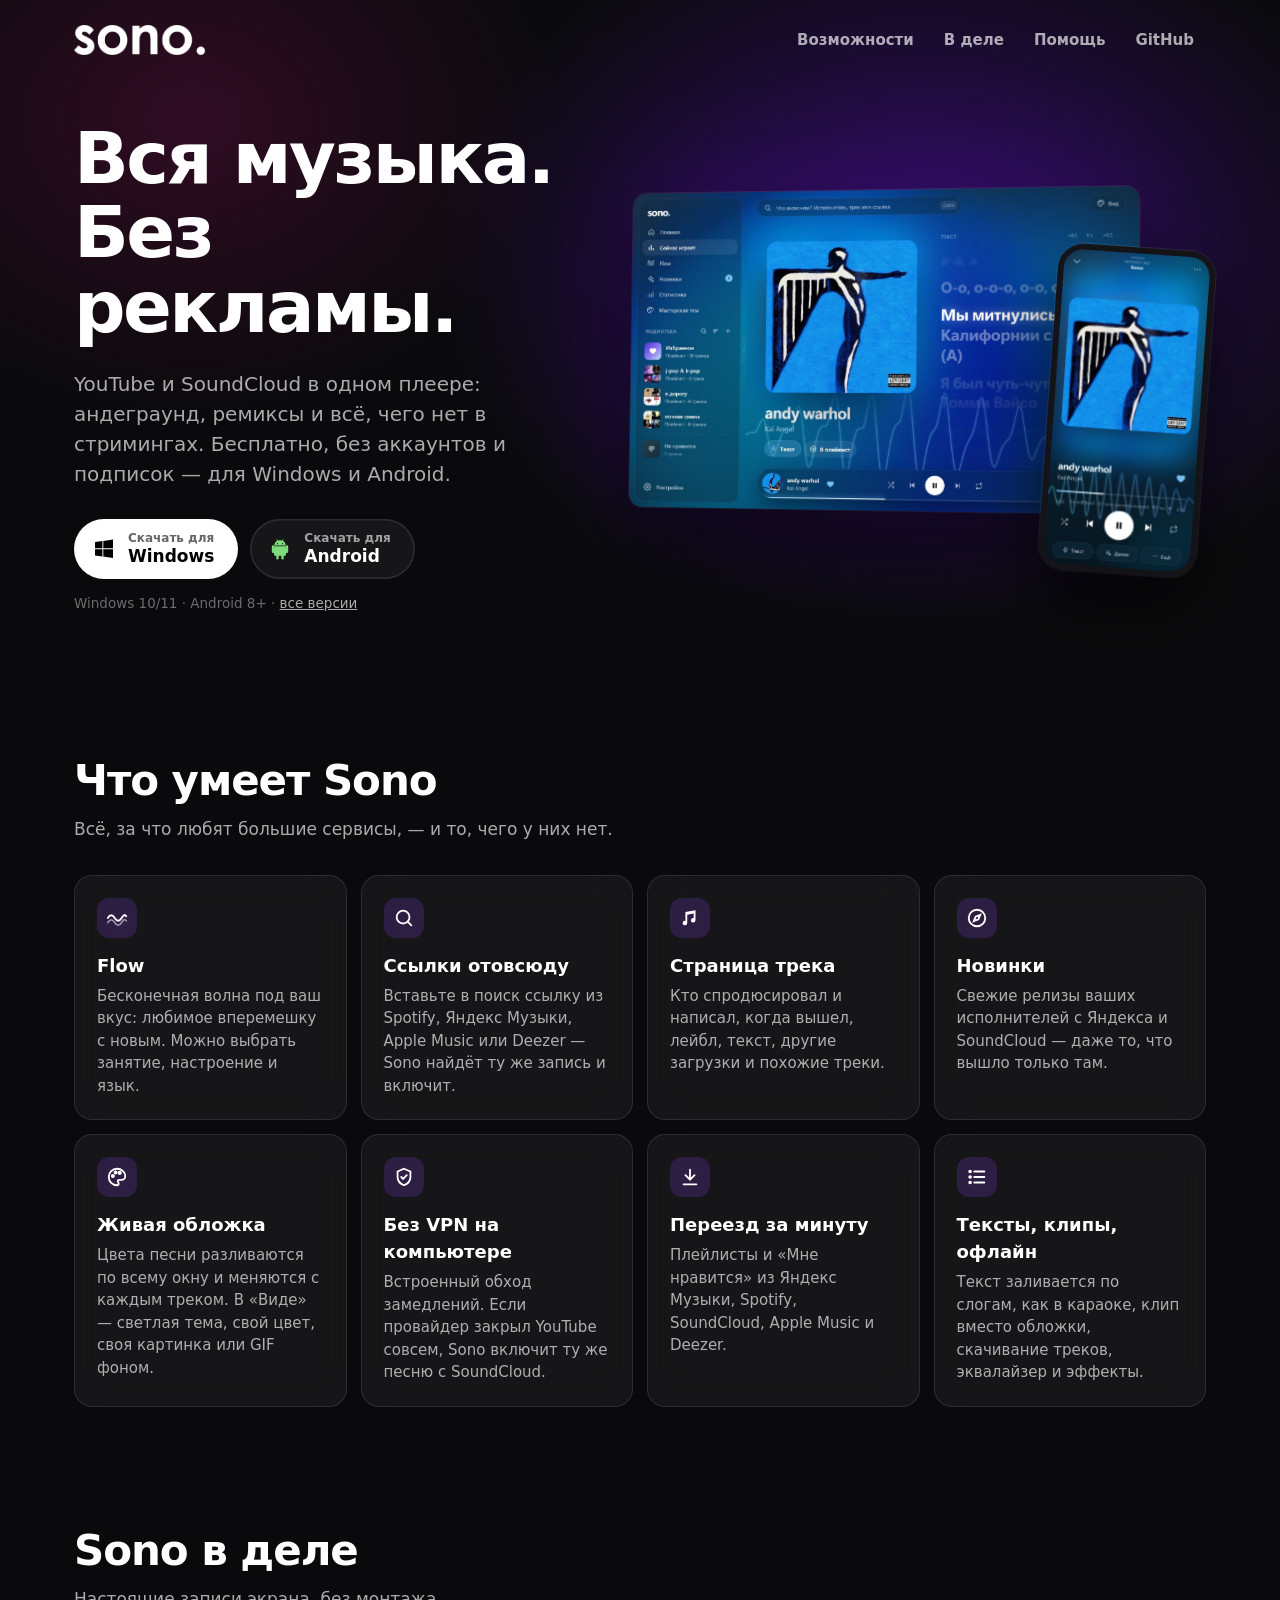
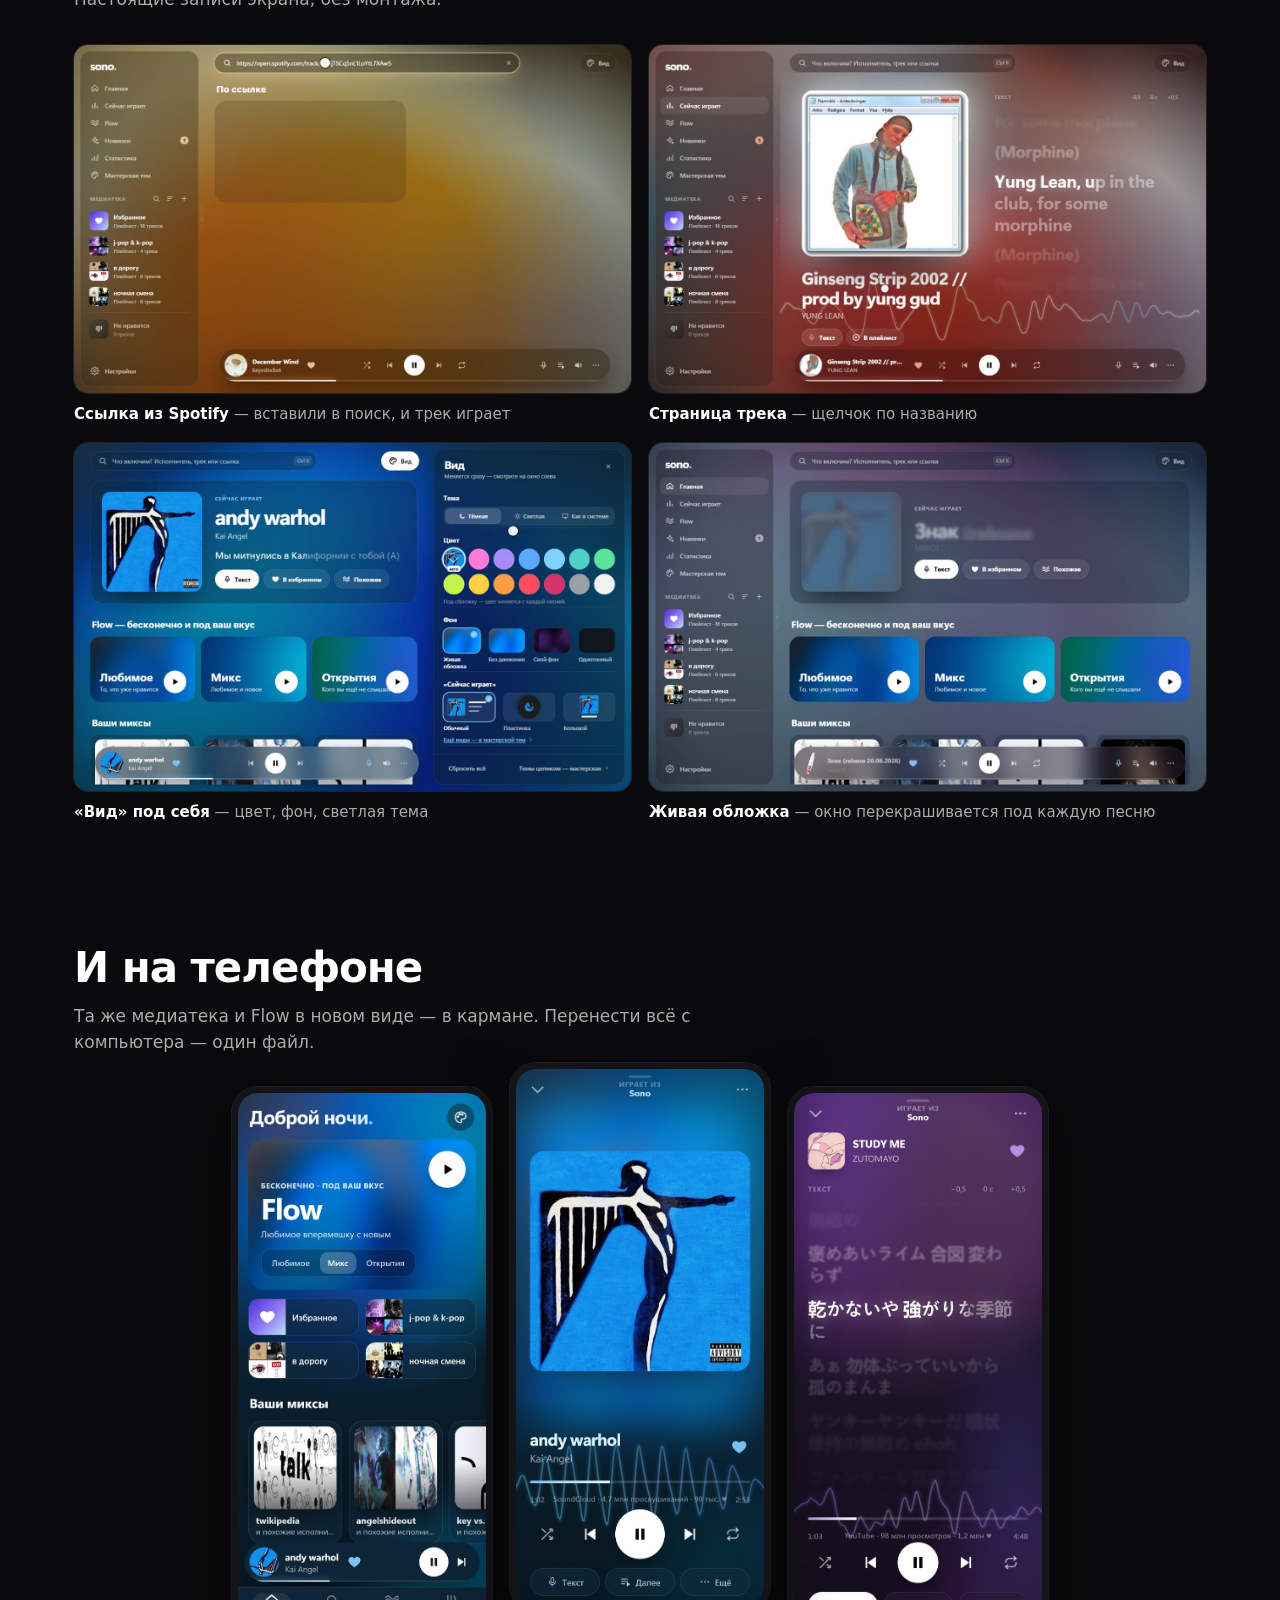
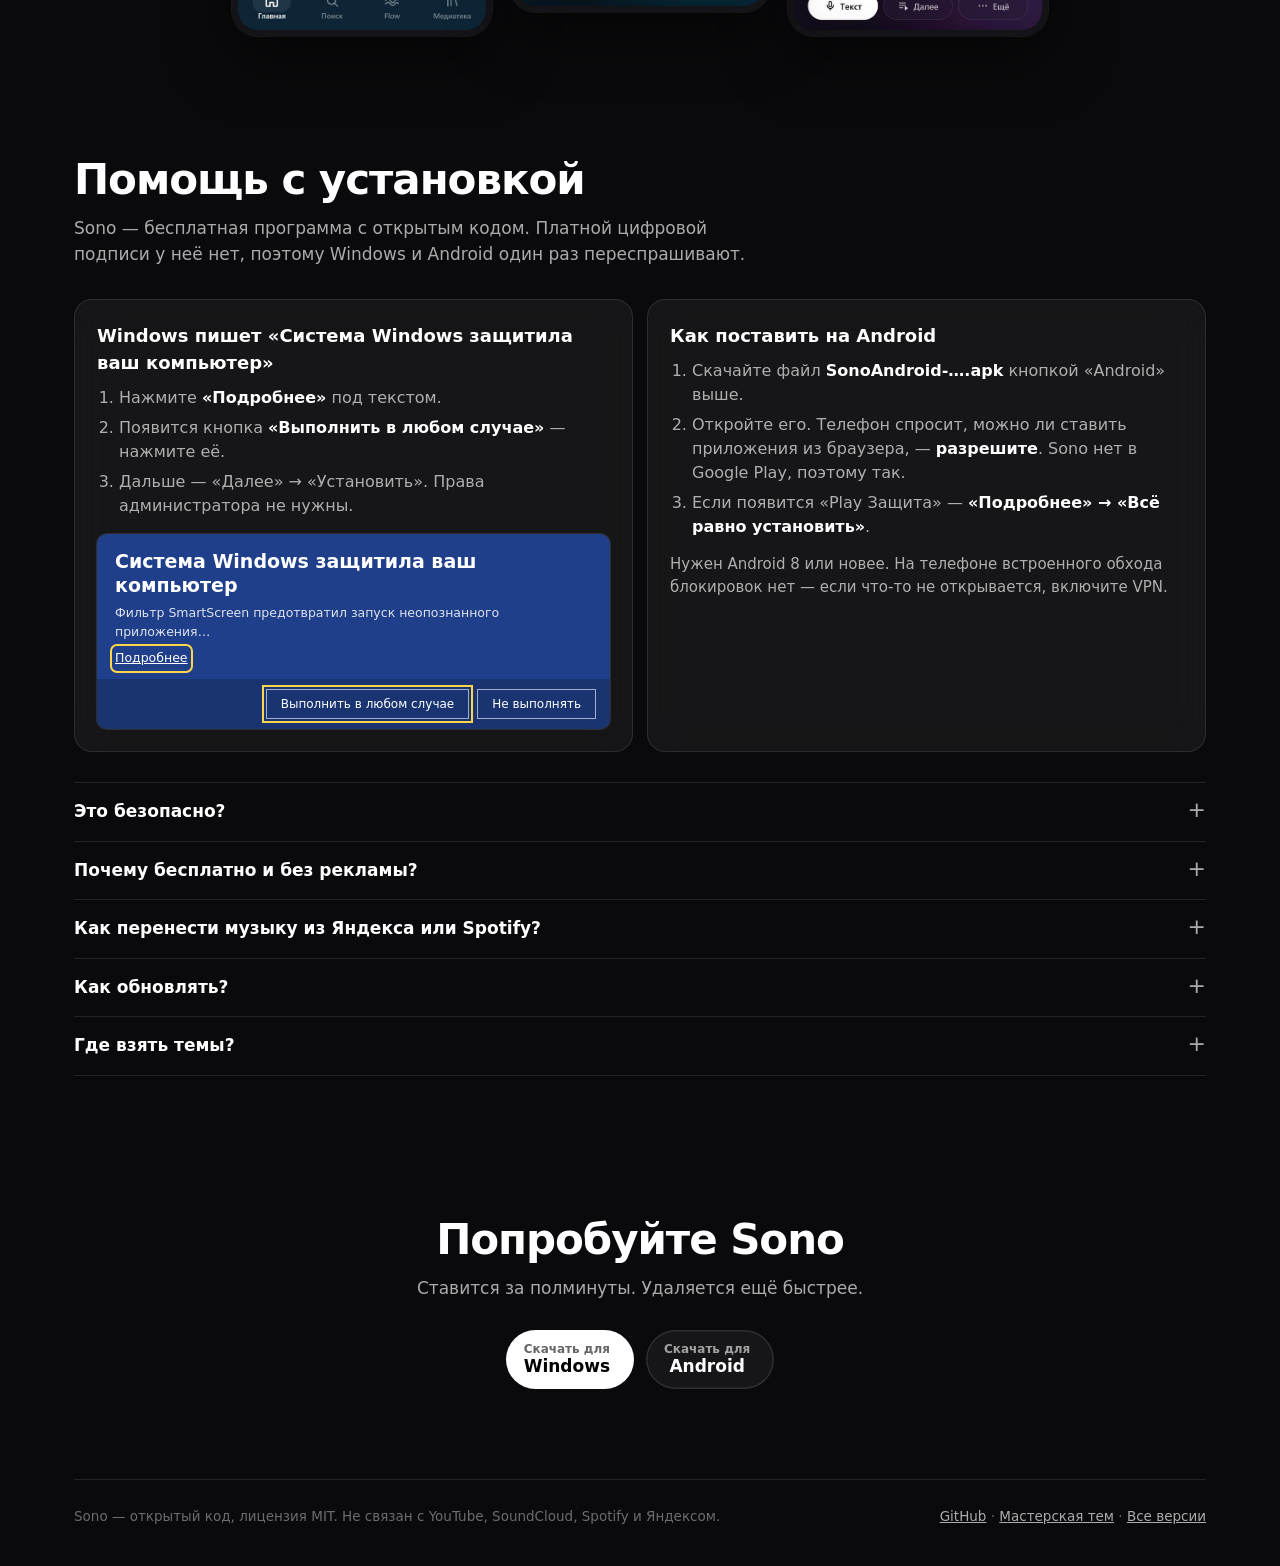
==== docs/index.html @ fc3c7e8c "Материалы выпуска 1.0.0 на новом виде; «Светлая» в «Виде» включается сразу - README: баннер, анимаци" ====
<!doctype html>
<!-- Сайт Sono на GitHub Pages (graveyarr.github.io/sono). Одна страница, без внешних шрифтов и библиотек.
     Кнопки «Скачать» сами берут свежий выпуск через API GitHub; без JavaScript ведут на страницу выпуска. -->
<html lang="ru">
<head>
<meta charset="utf-8">
<meta name="viewport" content="width=device-width, initial-scale=1">
<title>Sono — музыка с YouTube и SoundCloud</title>
<meta name="description" content="Бесплатный музыкальный плеер для Windows и Android: YouTube и SoundCloud в одном месте, без рекламы и аккаунтов. Новый вид «Живая обложка», Flow, страница трека, новинки.">
<meta property="og:title" content="Sono — музыка с YouTube и SoundCloud">
<meta property="og:description" content="Бесплатный плеер для Windows и Android. Без рекламы и аккаунтов.">
<meta property="og:image" content="https://graveyarr.github.io/sono/img/banner.jpg">
<meta property="og:type" content="website">
<meta name="twitter:card" content="summary_large_image">
<meta name="theme-color" content="#0a0a0c">
<link rel="icon" href="img/icon.png">
<style>
  :root {
    --bg: #0a0a0c;
    --fg-rgb: 255 255 255;
    --text: rgb(var(--fg-rgb));
    --muted: rgb(var(--fg-rgb) / 0.66);
    --faint: rgb(var(--fg-rgb) / 0.4);
    --line: rgb(var(--fg-rgb) / 0.1);
    --glass: rgb(var(--fg-rgb) / 0.05);
    --glass-hi: rgb(var(--fg-rgb) / 0.09);
    --radius: 18px;
    --ease: cubic-bezier(0.2, 0.8, 0.2, 1);
    --font: "Segoe UI Variable Text", "Segoe UI", system-ui, -apple-system, Roboto, sans-serif;
    --display: "Segoe UI Variable Display", "Segoe UI", system-ui, -apple-system, Roboto, sans-serif;
    color-scheme: dark;
  }
  /* Цвет свечения медленно меняется — как фон Sono при смене треков */
  @property --h { syntax: "<number>"; inherits: true; initial-value: 265; }
  @keyframes hue { 0% { --h: 265; } 33% { --h: 200; } 66% { --h: 25; } 100% { --h: 265; } }
  * { box-sizing: border-box; }
  html { scroll-behavior: smooth; }
  body {
    margin: 0; background: var(--bg); color: var(--text); font-family: var(--font);
    -webkit-font-smoothing: antialiased; line-height: 1.5; overflow-x: hidden;
    animation: hue 24s linear infinite;
  }
  @media (prefers-reduced-motion: reduce) { body { animation: none; } html { scroll-behavior: auto; } }
  a { color: inherit; }
  .glow {
    position: absolute; inset: 0 0 auto; height: 1100px; pointer-events: none; z-index: 0;
    background:
      radial-gradient(700px 520px at 72% 260px, hsl(var(--h) 85% 45% / 0.45), transparent 70%),
      radial-gradient(520px 420px at 15% 120px, hsl(calc(var(--h) + 60) 80% 40% / 0.22), transparent 70%);
  }
  .wrap { position: relative; z-index: 1; max-width: 1180px; margin: 0 auto; padding: 0 24px; }

  /* Шапка */
  header { display: flex; align-items: center; justify-content: space-between; gap: 16px; padding: 22px 0; }
  .logo img { height: 30px; display: block; }
  nav { display: flex; gap: 6px; flex-wrap: wrap; }
  nav a { text-decoration: none; color: var(--muted); font-size: 15px; font-weight: 600; padding: 7px 12px; border-radius: 99px; transition: background 0.2s, color 0.2s; }
  nav a:hover { background: var(--glass-hi); color: var(--text); }

  /* Первый экран */
  .hero { display: grid; grid-template-columns: minmax(0, 1fr) minmax(0, 1.15fr); gap: 40px; align-items: center; padding: 40px 0 70px; }
  h1 { font-family: var(--display); font-size: clamp(40px, 6vw, 72px); line-height: 1.04; letter-spacing: -0.035em; margin: 0; padding-bottom: 0.06em; }
  .lead { font-size: clamp(17px, 1.6vw, 20px); color: var(--muted); margin: 20px 0 30px; max-width: 30em; }
  .buttons { display: flex; flex-wrap: wrap; gap: 12px; }
  .btn {
    display: inline-flex; align-items: center; gap: 12px; text-decoration: none;
    padding: 13px 24px 13px 18px; border-radius: 99px; font-weight: 700; font-size: 17px;
    transition: transform 0.2s var(--ease), background 0.2s;
  }
  .btn:hover { transform: scale(1.03); }
  .btn:active { transform: scale(0.97); }
  .btn svg { width: 24px; height: 24px; flex: none; }
  .btn small { display: block; font-size: 12px; font-weight: 600; opacity: 0.6; line-height: 1.1; }
  .btn span { display: block; line-height: 1.2; }
  .btn.primary { background: #fff; color: #000; }
  .btn.ghost { background: var(--glass); color: var(--text); box-shadow: inset 0 0 0 1.5px var(--line); }
  .btn.ghost:hover { background: var(--glass-hi); }
  .meta { margin-top: 14px; font-size: 13.5px; color: var(--faint); }
  .meta a { color: var(--muted); }
  .shots { position: relative; aspect-ratio: 16 / 11; }
  .shots .pc {
    position: absolute; left: 0; top: 4%; width: 88%; border-radius: 14px; overflow: hidden;
    box-shadow: 0 40px 90px rgb(0 0 0 / 0.6), 0 0 0 1px var(--line), 0 0 120px hsl(var(--h) 85% 50% / 0.25);
    transform: perspective(1600px) rotateY(-9deg) rotateX(3deg);
  }
  .shots .phone {
    position: absolute; right: 0; bottom: 0; width: 27%; border-radius: 26px; overflow: hidden;
    border: 6px solid #141418; box-shadow: 0 30px 70px rgb(0 0 0 / 0.7), 0 0 0 1px var(--line);
    transform: rotate(4deg);
  }
  .shots img { display: block; width: 100%; height: auto; }

  /* Разделы */
  section { padding: 60px 0; }
  h2 { font-family: var(--display); font-size: clamp(28px, 3.6vw, 42px); letter-spacing: -0.025em; line-height: 1.15; margin: 0 0 10px; padding-bottom: 0.05em; }
  .sub { color: var(--muted); font-size: 17px; margin: 0 0 32px; max-width: 40em; }
  .grid { display: grid; grid-template-columns: repeat(auto-fit, minmax(250px, 1fr)); gap: 14px; }
  .card {
    background: var(--glass); border: 1px solid var(--line); border-radius: var(--radius); padding: 22px;
    backdrop-filter: blur(20px); transition: background 0.2s, transform 0.3s var(--ease);
  }
  .card:hover { background: var(--glass-hi); transform: translateY(-2px); }
  .card .ico { width: 40px; height: 40px; border-radius: 12px; display: grid; place-items: center; background: hsl(var(--h) 70% 55% / 0.22); margin-bottom: 14px; }
  .card .ico svg { width: 22px; height: 22px; }
  .card h3 { margin: 0 0 6px; font-size: 18px; }
  .card p { margin: 0; color: var(--muted); font-size: 15px; }

  .demos { display: grid; grid-template-columns: repeat(2, minmax(0, 1fr)); gap: 18px; }
  .demo { margin: 0; }
  .demo video { display: block; width: 100%; border-radius: 14px; background: #000; box-shadow: 0 0 0 1px var(--line); }
  .demo figcaption { margin-top: 10px; color: var(--muted); font-size: 15px; }
  .demo b { color: var(--text); }

  .phones { display: flex; gap: 18px; justify-content: center; }
  .phones img { width: min(30%, 260px); height: auto; border-radius: 26px; border: 6px solid #141418; box-shadow: 0 20px 60px rgb(0 0 0 / 0.5), 0 0 0 1px var(--line); }
  .phones img:nth-child(2) { transform: translateY(-24px); }

  /* Помощь */
  .help { display: grid; grid-template-columns: repeat(auto-fit, minmax(320px, 1fr)); gap: 14px; }
  .help ol { margin: 10px 0 0; padding-left: 22px; color: var(--muted); }
  .help li { margin: 6px 0; }
  .help b { color: var(--text); }
  .smartscreen {
    margin-top: 16px; border-radius: 10px; overflow: hidden; background: #1f3f8a; color: #fff; font-family: var(--font);
    box-shadow: 0 0 0 1px var(--line);
  }
  .smartscreen .top { padding: 16px 18px 10px; }
  .smartscreen .t { font-size: 19px; font-weight: 600; line-height: 1.25; }
  .smartscreen .d { font-size: 12.5px; opacity: 0.85; margin-top: 6px; }
  .smartscreen .more { display: inline-block; margin-top: 8px; font-size: 12.5px; text-decoration: underline; outline: 2px solid #ffd54a; outline-offset: 3px; border-radius: 2px; }
  .smartscreen .bar { display: flex; justify-content: flex-end; gap: 8px; padding: 10px 14px; background: rgb(0 0 0 / 0.18); }
  .smartscreen .bar span { font-size: 12px; padding: 5px 14px; border: 1px solid rgb(255 255 255 / 0.6); }
  .smartscreen .bar .run { outline: 2px solid #ffd54a; outline-offset: 2px; }
  details { border-top: 1px solid var(--line); padding: 16px 0; }
  details:last-child { border-bottom: 1px solid var(--line); }
  summary { cursor: pointer; font-weight: 700; font-size: 17px; list-style: none; display: flex; justify-content: space-between; gap: 12px; }
  summary::-webkit-details-marker { display: none; }
  summary::after { content: "+"; color: var(--muted); font-weight: 400; font-size: 22px; line-height: 1; transition: transform 0.2s; }
  details[open] summary::after { transform: rotate(45deg); }
  details p { color: var(--muted); margin: 10px 0 0; max-width: 46em; }

  .final { text-align: center; padding: 80px 0 90px; }
  .final .buttons { justify-content: center; }
  footer { border-top: 1px solid var(--line); padding: 26px 0 40px; color: var(--faint); font-size: 13.5px; display: flex; flex-wrap: wrap; gap: 8px 22px; justify-content: space-between; }
  footer a { color: var(--muted); }

  /* Телефон и узкое окно */
  @media (max-width: 860px) {
    .hero { grid-template-columns: 1fr; padding-top: 10px; gap: 34px; }
    nav a:not(.gh) { display: none; }
    .demos { grid-template-columns: 1fr; }
    section { padding: 44px 0; }
  }
  @media (max-width: 480px) {
    .wrap { padding: 0 16px; }
    .btn { flex: 1 1 100%; justify-content: center; }
    .phones { gap: 10px; }
    .phones img { border-width: 4px; border-radius: 18px; }
  }
</style>
</head>
<body>
<div class="glow"></div>
<div class="wrap">
  <header>
    <a class="logo" href="./" aria-label="Sono"><img src="img/logo.png" alt="sono."></a>
    <nav>
      <a href="#features">Возможности</a>
      <a href="#demo">В деле</a>
      <a href="#help">Помощь</a>
      <a class="gh" href="https://github.com/graveyarr/sono">GitHub</a>
    </nav>
  </header>

  <div class="hero">
    <div>
      <h1>Вся музыка.<br>Без рекламы.</h1>
      <p class="lead">YouTube и SoundCloud в одном плеере: андеграунд, ремиксы и всё, чего нет в стримингах. Бесплатно, без аккаунтов и подписок — для Windows и Android.</p>
      <div class="buttons" data-downloads>
        <a class="btn primary" data-os="windows" href="https://github.com/graveyarr/sono/releases/latest">
          <svg viewBox="0 0 24 24" fill="currentColor" aria-hidden="true"><path d="M3 5.1l7.4-1v7.2H3zM11.3 4l9.7-1.4v8.7h-9.7zM3 12.2h7.4v7.2l-7.4-1zM11.3 12.2H21v8.7l-9.7-1.4z"/></svg>
          <span><small>Скачать для</small>Windows</span>
        </a>
        <a class="btn ghost" data-os="android" href="https://github.com/graveyarr/sono/releases/latest">
          <svg viewBox="0 0 24 24" fill="#7ddc7a" aria-hidden="true"><path d="M6 9.2h12v8.3a1.3 1.3 0 0 1-1.3 1.3h-1v2.5a1.2 1.2 0 0 1-2.4 0v-2.5h-2.6v2.5a1.2 1.2 0 0 1-2.4 0v-2.5h-1A1.3 1.3 0 0 1 6 17.5zM3.8 9.4a1.2 1.2 0 0 1 2.4 0v5.4a1.2 1.2 0 0 1-2.4 0zm14 0a1.2 1.2 0 0 1 2.4 0v5.4a1.2 1.2 0 0 1-2.4 0zM6.1 8.4a6 6 0 0 1 3-4.6L8.2 2.3l.5-.3 1 1.6a6.2 6.2 0 0 1 4.6 0l1-1.6.5.3-.9 1.5a6 6 0 0 1 3 4.6zm3.4-2.3a.6.6 0 1 0 0 1.2.6.6 0 0 0 0-1.2zm5 0a.6.6 0 1 0 0 1.2.6.6 0 0 0 0-1.2z"/></svg>
          <span><small>Скачать для</small>Android</span>
        </a>
      </div>
      <p class="meta" data-meta>Windows 10/11 · Android 8+ · <a href="https://github.com/graveyarr/sono/releases">все версии</a></p>
    </div>
    <div class="shots">
      <div class="pc"><img src="img/pc-now.jpg" alt="Sono на компьютере: «Сейчас играет»" width="1600" height="1000"></div>
      <div class="phone"><img src="img/phone-now.jpg" alt="Sono на телефоне" width="585" height="1266"></div>
    </div>
  </div>

  <section id="features">
    <h2>Что умеет Sono</h2>
    <p class="sub">Всё, за что любят большие сервисы, — и то, чего у них нет.</p>
    <div class="grid">
      <div class="card"><div class="ico"><svg viewBox="0 0 24 24" fill="none" stroke="currentColor" stroke-width="2" stroke-linecap="round"><path d="M2 12c2.5-4 5-4 7.5 0s5 4 7.5 0 3.5-4 5-2"/><path d="M2 17c2.5-4 5-4 7.5 0s5 4 7.5 0 3.5-4 5-2" opacity=".5"/></svg></div><h3>Flow</h3><p>Бесконечная волна под ваш вкус: любимое вперемешку с новым. Можно выбрать занятие, настроение и язык.</p></div>
      <div class="card"><div class="ico"><svg viewBox="0 0 24 24" fill="none" stroke="currentColor" stroke-width="2" stroke-linecap="round"><circle cx="11" cy="11" r="7"/><path d="M20 20l-4-4"/></svg></div><h3>Ссылки отовсюду</h3><p>Вставьте в поиск ссылку из Spotify, Яндекс Музыки, Apple Music или Deezer — Sono найдёт ту же запись и включит.</p></div>
      <div class="card"><div class="ico"><svg viewBox="0 0 24 24" fill="currentColor"><path d="M9 17.5a2.5 2.5 0 1 1-2-2.45V5.5l11-2v11a2.5 2.5 0 1 1-2-2.45V7.1l-7 1.3z"/></svg></div><h3>Страница трека</h3><p>Кто спродюсировал и написал, когда вышел, лейбл, текст, другие загрузки и похожие треки.</p></div>
      <div class="card"><div class="ico"><svg viewBox="0 0 24 24" fill="none" stroke="currentColor" stroke-width="2" stroke-linecap="round"><circle cx="12" cy="12" r="9"/><path d="M15.5 8.5l-2 5-5 2 2-5z"/></svg></div><h3>Новинки</h3><p>Свежие релизы ваших исполнителей с Яндекса и SoundCloud — даже то, что вышло только там.</p></div>
      <div class="card"><div class="ico"><svg viewBox="0 0 24 24" fill="none" stroke="currentColor" stroke-width="2" stroke-linecap="round"><path d="M12 3a9 9 0 1 0 0 18c1.2 0 1.8-.8 1.8-1.7 0-1.3-1-1.6-1-2.6 0-.9.7-1.6 1.7-1.6H17a4 4 0 0 0 4-4C21 6.5 17 3 12 3z"/><circle cx="7.5" cy="11" r="1.2"/><circle cx="10.5" cy="7" r="1.2"/><circle cx="15" cy="7.5" r="1.2"/></svg></div><h3>Живая обложка</h3><p>Цвета песни разливаются по всему окну и меняются с каждым треком. В «Виде» — светлая тема, свой цвет, своя картинка или GIF фоном.</p></div>
      <div class="card"><div class="ico"><svg viewBox="0 0 24 24" fill="none" stroke="currentColor" stroke-width="2" stroke-linecap="round"><path d="M12 3l7 3v6c0 4.5-3 7.5-7 9-4-1.5-7-4.5-7-9V6z"/><path d="M9 12l2 2 4-4"/></svg></div><h3>Без VPN на компьютере</h3><p>Встроенный обход замедлений. Если провайдер закрыл YouTube совсем, Sono включит ту же песню с SoundCloud.</p></div>
      <div class="card"><div class="ico"><svg viewBox="0 0 24 24" fill="none" stroke="currentColor" stroke-width="2" stroke-linecap="round"><path d="M12 4v11M7 10l5 5 5-5"/><path d="M5 20h14"/></svg></div><h3>Переезд за минуту</h3><p>Плейлисты и «Мне нравится» из Яндекс Музыки, Spotify, SoundCloud, Apple Music и Deezer.</p></div>
      <div class="card"><div class="ico"><svg viewBox="0 0 24 24" fill="none" stroke="currentColor" stroke-width="2" stroke-linecap="round"><path d="M9 6h11M9 12h11M9 18h11"/><circle cx="4.5" cy="6" r="1"/><circle cx="4.5" cy="12" r="1"/><circle cx="4.5" cy="18" r="1"/></svg></div><h3>Тексты, клипы, офлайн</h3><p>Текст заливается по слогам, как в караоке, клип вместо обложки, скачивание треков, эквалайзер и эффекты.</p></div>
    </div>
  </section>

  <section id="demo">
    <h2>Sono в деле</h2>
    <p class="sub">Настоящие записи экрана, без монтажа.</p>
    <div class="demos">
      <figure class="demo"><video src="media/links.mp4" poster="media/links.jpg" muted loop playsinline preload="none" data-auto></video><figcaption><b>Ссылка из Spotify</b> — вставили в поиск, и трек играет</figcaption></figure>
      <figure class="demo"><video src="media/track.mp4" poster="media/track.jpg" muted loop playsinline preload="none" data-auto></video><figcaption><b>Страница трека</b> — щелчок по названию</figcaption></figure>
      <figure class="demo"><video src="media/look.mp4" poster="media/look.jpg" muted loop playsinline preload="none" data-auto></video><figcaption><b>«Вид» под себя</b> — цвет, фон, светлая тема</figcaption></figure>
      <figure class="demo"><video src="media/live.mp4" poster="media/live.jpg" muted loop playsinline preload="none" data-auto></video><figcaption><b>Живая обложка</b> — окно перекрашивается под каждую песню</figcaption></figure>
    </div>
  </section>

  <section id="phone">
    <h2>И на телефоне</h2>
    <p class="sub">Та же медиатека и Flow в новом виде — в кармане. Перенести всё с компьютера — один файл.</p>
    <div class="phones">
      <img src="img/phone-home.jpg" alt="«Главная» на телефоне" loading="lazy" width="585" height="1266">
      <img src="img/phone-now.jpg" alt="«Сейчас играет» на телефоне" loading="lazy" width="585" height="1266">
      <img src="img/phone-lyrics.jpg" alt="Текст песни на телефоне" loading="lazy" width="585" height="1266">
    </div>
  </section>

  <section id="help">
    <h2>Помощь с установкой</h2>
    <p class="sub">Sono — бесплатная программа с открытым кодом. Платной цифровой подписи у неё нет, поэтому Windows и Android один раз переспрашивают.</p>
    <div class="help">
      <div class="card">
        <h3>Windows пишет «Система Windows защитила ваш компьютер»</h3>
        <ol>
          <li>Нажмите <b>«Подробнее»</b> под текстом.</li>
          <li>Появится кнопка <b>«Выполнить в любом случае»</b> — нажмите её.</li>
          <li>Дальше — «Далее» → «Установить». Права администратора не нужны.</li>
        </ol>
        <div class="smartscreen" aria-hidden="true">
          <div class="top">
            <div class="t">Система Windows защитила ваш компьютер</div>
            <div class="d">Фильтр SmartScreen предотвратил запуск неопознанного приложения…</div>
            <span class="more">Подробнее</span>
          </div>
          <div class="bar"><span class="run">Выполнить в любом случае</span><span>Не выполнять</span></div>
        </div>
      </div>
      <div class="card">
        <h3>Как поставить на Android</h3>
        <ol>
          <li>Скачайте файл <b>SonoAndroid-….apk</b> кнопкой «Android» выше.</li>
          <li>Откройте его. Телефон спросит, можно ли ставить приложения из браузера, — <b>разрешите</b>. Sono нет в Google Play, поэтому так.</li>
          <li>Если появится «Play Защита» — <b>«Подробнее» → «Всё равно установить»</b>.</li>
        </ol>
        <p style="color: var(--muted); margin: 14px 0 0; font-size: 15px;">Нужен Android 8 или новее. На телефоне встроенного обхода блокировок нет — если что-то не открывается, включите VPN.</p>
      </div>
    </div>
    <div style="margin-top: 30px;">
      <details><summary>Это безопасно?</summary><p>Весь код Sono открыт на GitHub — любой может его посмотреть. Sono не просит аккаунтов и паролей, а ваша медиатека хранится только у вас на устройстве.</p></details>
      <details><summary>Почему бесплатно и без рекламы?</summary><p>Sono делается для себя и друзей. Музыку он берёт с YouTube и SoundCloud, сам ничего не продаёт и ничего о вас не собирает.</p></details>
      <details><summary>Как перенести музыку из Яндекса или Spotify?</summary><p>Вставьте ссылку на плейлист в поиск — Sono перенесёт его в медиатеку. С Яндекс Музыки и SoundCloud можно переехать целиком: Sono предложит это при первом запуске.</p></details>
      <details><summary>Как обновлять?</summary><p>Sono на компьютере сам предлагает обновиться, когда выходит новая версия. Для телефона новые версии — на <a href="https://github.com/graveyarr/sono/releases">странице выпусков</a>.</p></details>
      <details><summary>Где взять темы?</summary><p>В Sono: «Мастерская тем» в меню слева. Цвет, светлую тему и свой фон можно выбрать сразу — кнопкой «Вид». Темы мастерской пока сделаны для прежнего вида Sono и включатся, когда их обновят. Свою тему можно сделать в редакторе и предложить в <a href="https://github.com/graveyarr/sono-themes">мастерскую</a>.</p></details>
    </div>
  </section>

  <section class="final">
    <h2>Попробуйте Sono</h2>
    <p class="sub" style="margin: 0 auto 28px;">Ставится за полминуты. Удаляется ещё быстрее.</p>
    <div class="buttons" data-downloads>
      <a class="btn primary" data-os="windows" href="https://github.com/graveyarr/sono/releases/latest"><span><small>Скачать для</small>Windows</span></a>
      <a class="btn ghost" data-os="android" href="https://github.com/graveyarr/sono/releases/latest"><span><small>Скачать для</small>Android</span></a>
    </div>
  </section>

  <footer>
    <span>Sono — открытый код, лицензия MIT. Не связан с YouTube, SoundCloud, Spotify и Яндексом.</span>
    <span><a href="https://github.com/graveyarr/sono">GitHub</a> · <a href="https://github.com/graveyarr/sono-themes">Мастерская тем</a> · <a href="https://github.com/graveyarr/sono/releases">Все версии</a></span>
  </footer>
</div>

<script>
  // Свежий выпуск: прямые ссылки на файлы, версия и размер. Не вышло (нет сети, лимит API) — кнопки
  // так и ведут на страницу выпуска.
  (async () => {
    try {
      const res = await fetch("https://api.github.com/repos/graveyarr/sono/releases/latest", { headers: { Accept: "application/vnd.github+json" } });
      if (!res.ok) return;
      const rel = await res.json();
      const find = (re) => (rel.assets || []).find((a) => re.test(a.name));
      const files = { windows: find(/^SonoSetup-.*\.exe$/i), android: find(/^SonoAndroid-.*\.apk$/i) };
      for (const link of document.querySelectorAll("[data-os]")) {
        const file = files[link.dataset.os];
        if (file) { link.href = file.browser_download_url; link.title = `${file.name} · ${Math.round(file.size / 1048576)} МБ`; }
      }
      const version = String(rel.tag_name || "").replace(/^v/, "");
      const meta = document.querySelector("[data-meta]");
      if (meta && version) {
        const mb = (f) => (f ? ` · ${Math.round(f.size / 1048576)} МБ` : "");
        meta.innerHTML = `Версия ${version} · Windows 10/11${mb(files.windows)} · Android 8+${mb(files.android)} · <a href="https://github.com/graveyarr/sono/releases">все версии</a>`;
      }
    } catch { /* без сети — остаются ссылки на страницу выпуска */ }
  })();

  // С телефона Android главная кнопка — Android
  if (/Android/i.test(navigator.userAgent)) {
    for (const box of document.querySelectorAll("[data-downloads]")) {
      const win = box.querySelector("[data-os=windows]"), and = box.querySelector("[data-os=android]");
      win.classList.replace("primary", "ghost");
      and.classList.replace("ghost", "primary");
      box.prepend(and);
    }
  }

  // Записи экрана играют, только когда видны (и не играют при «Уменьшить движение»)
  const still = matchMedia("(prefers-reduced-motion: reduce)").matches;
  const seen = new IntersectionObserver((entries) => {
    for (const e of entries) {
      if (e.isIntersecting && !still) e.target.play().catch(() => {});
      else e.target.pause();
    }
  }, { threshold: 0.4 });
  document.querySelectorAll("video[data-auto]").forEach((v) => seen.observe(v));
</script>
</body>
</html>
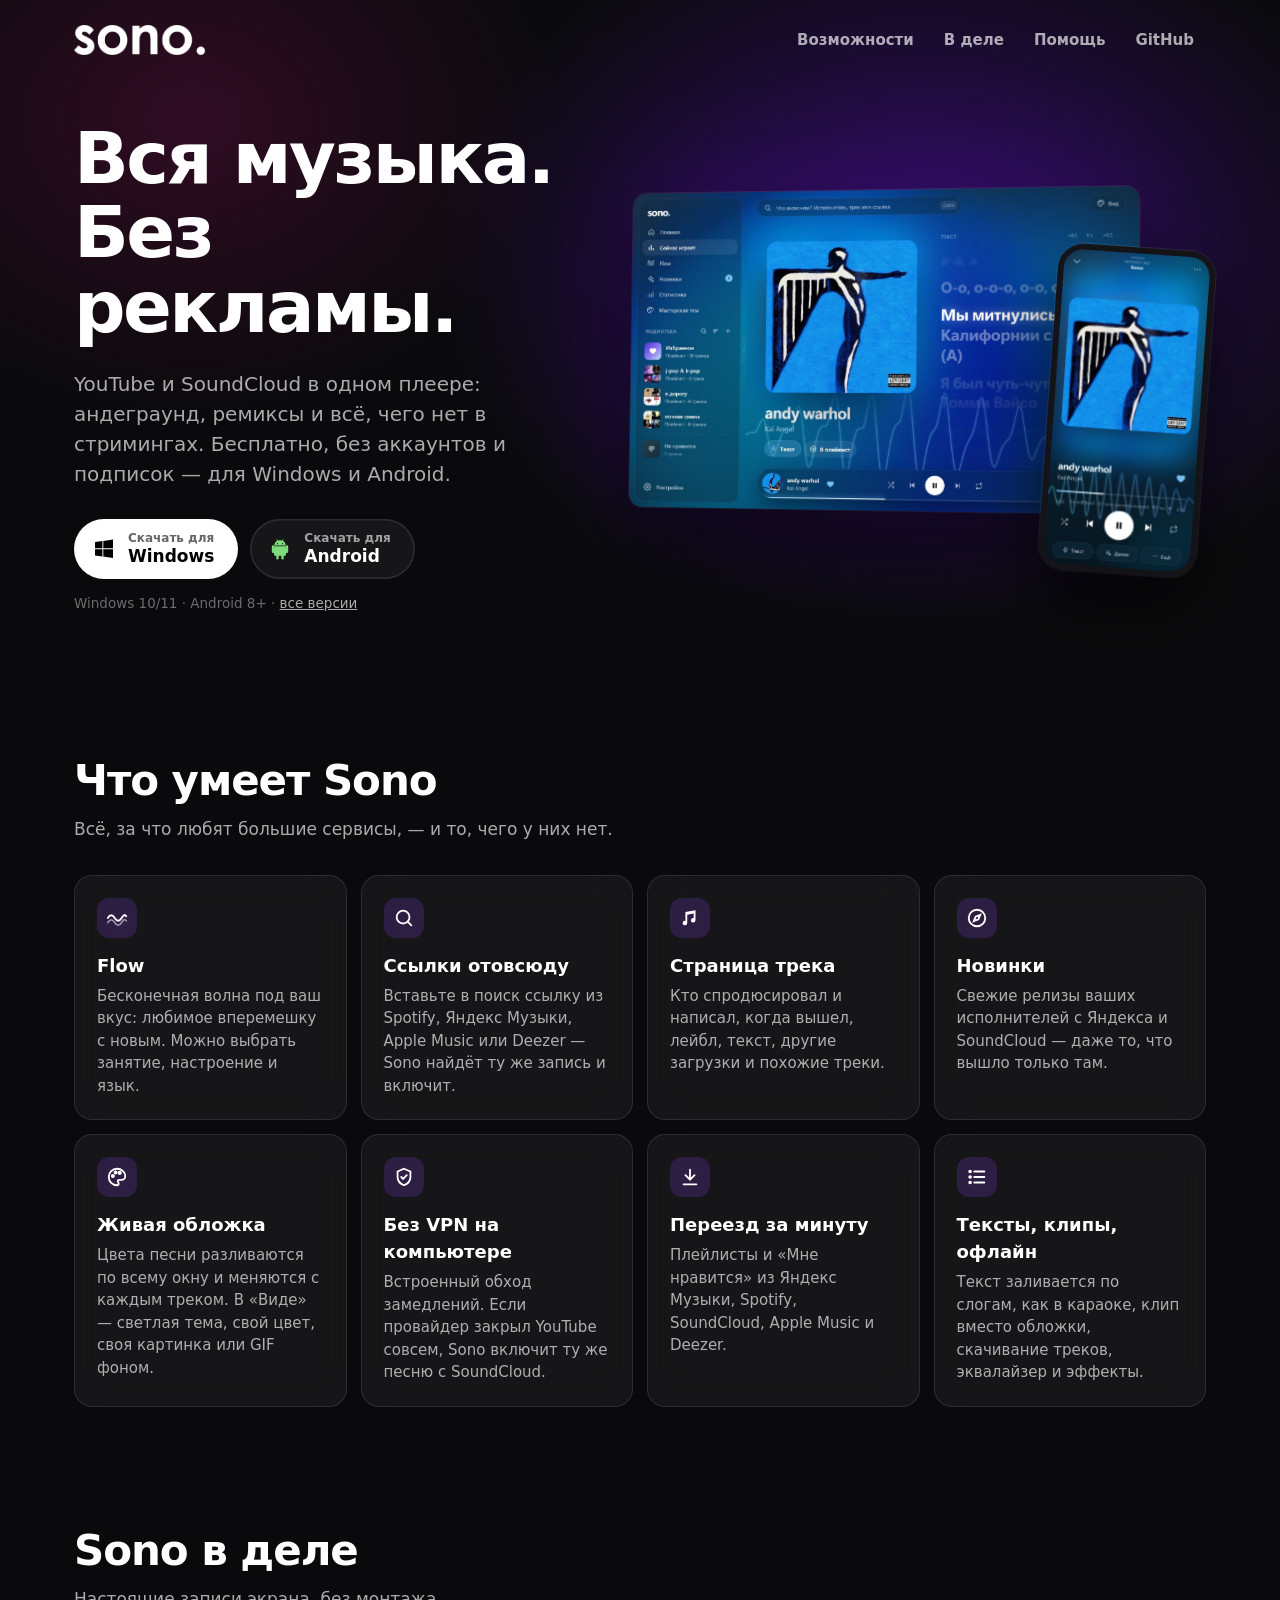
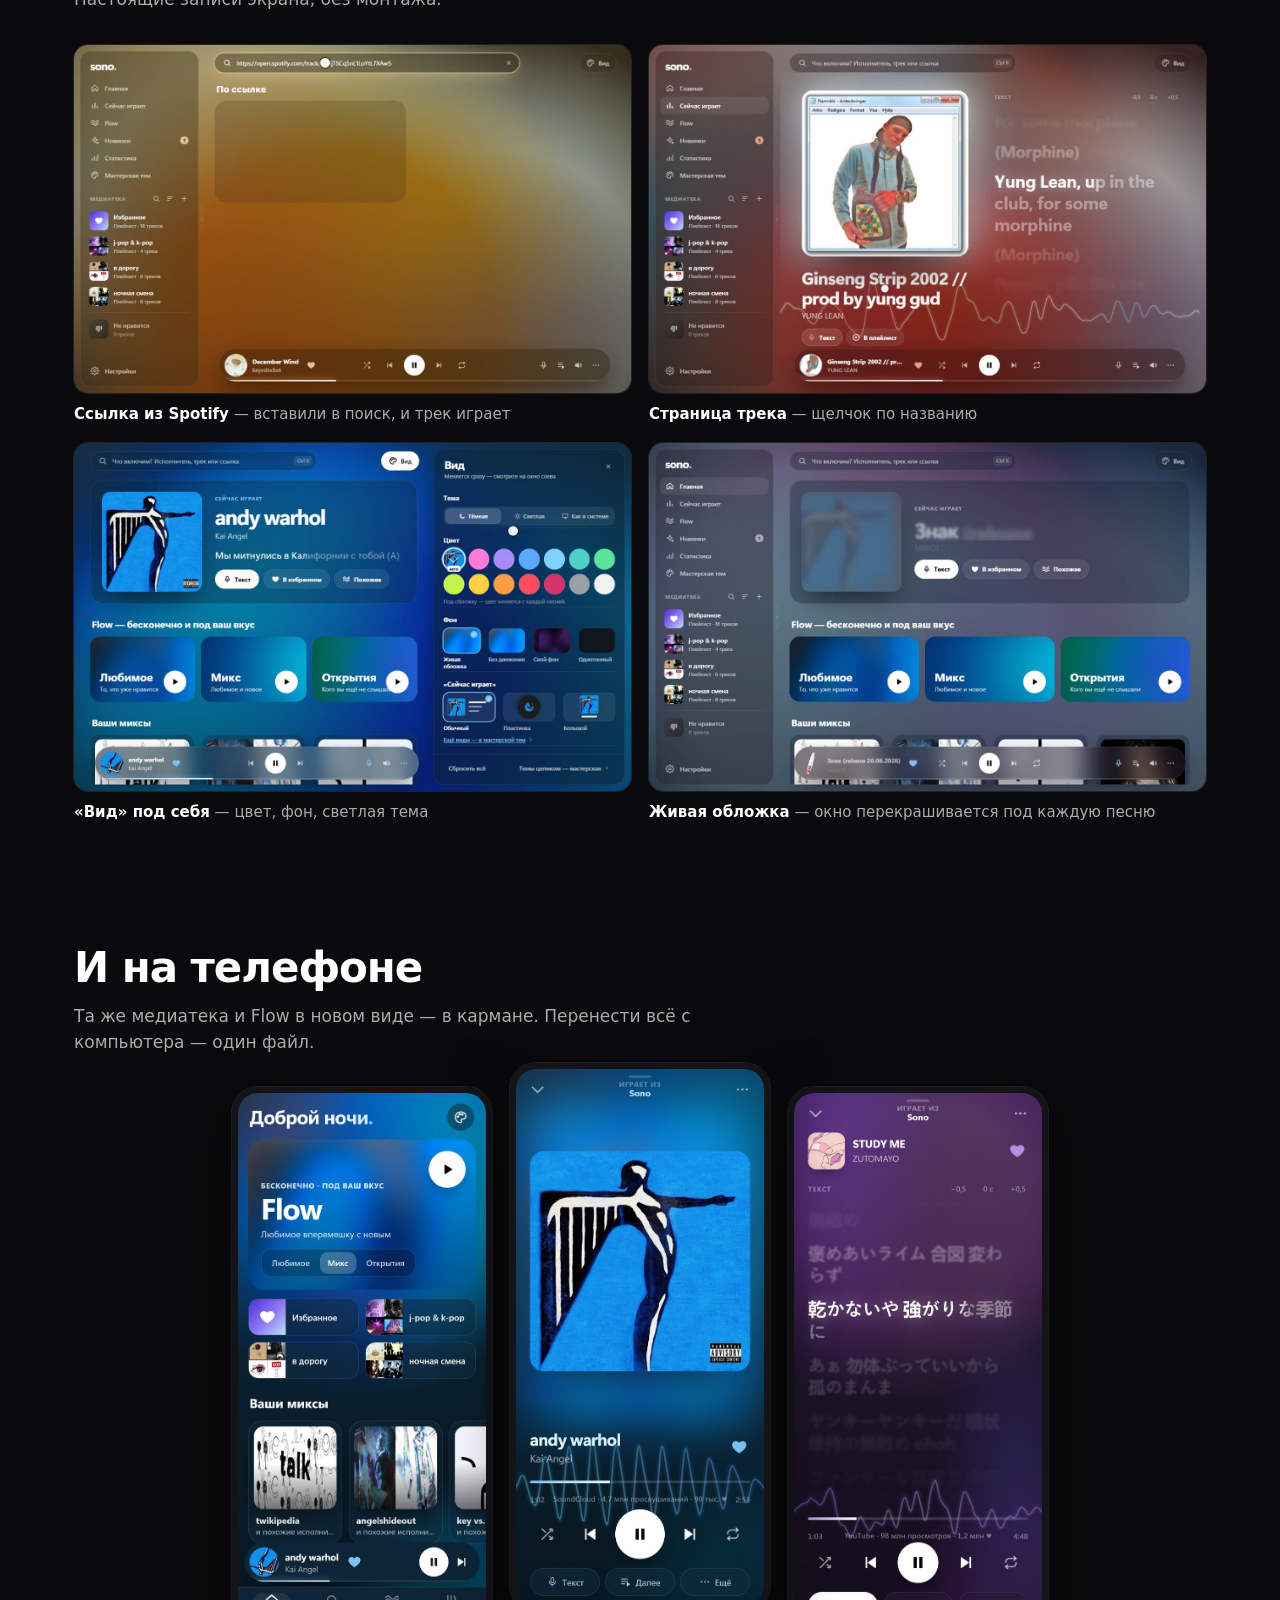
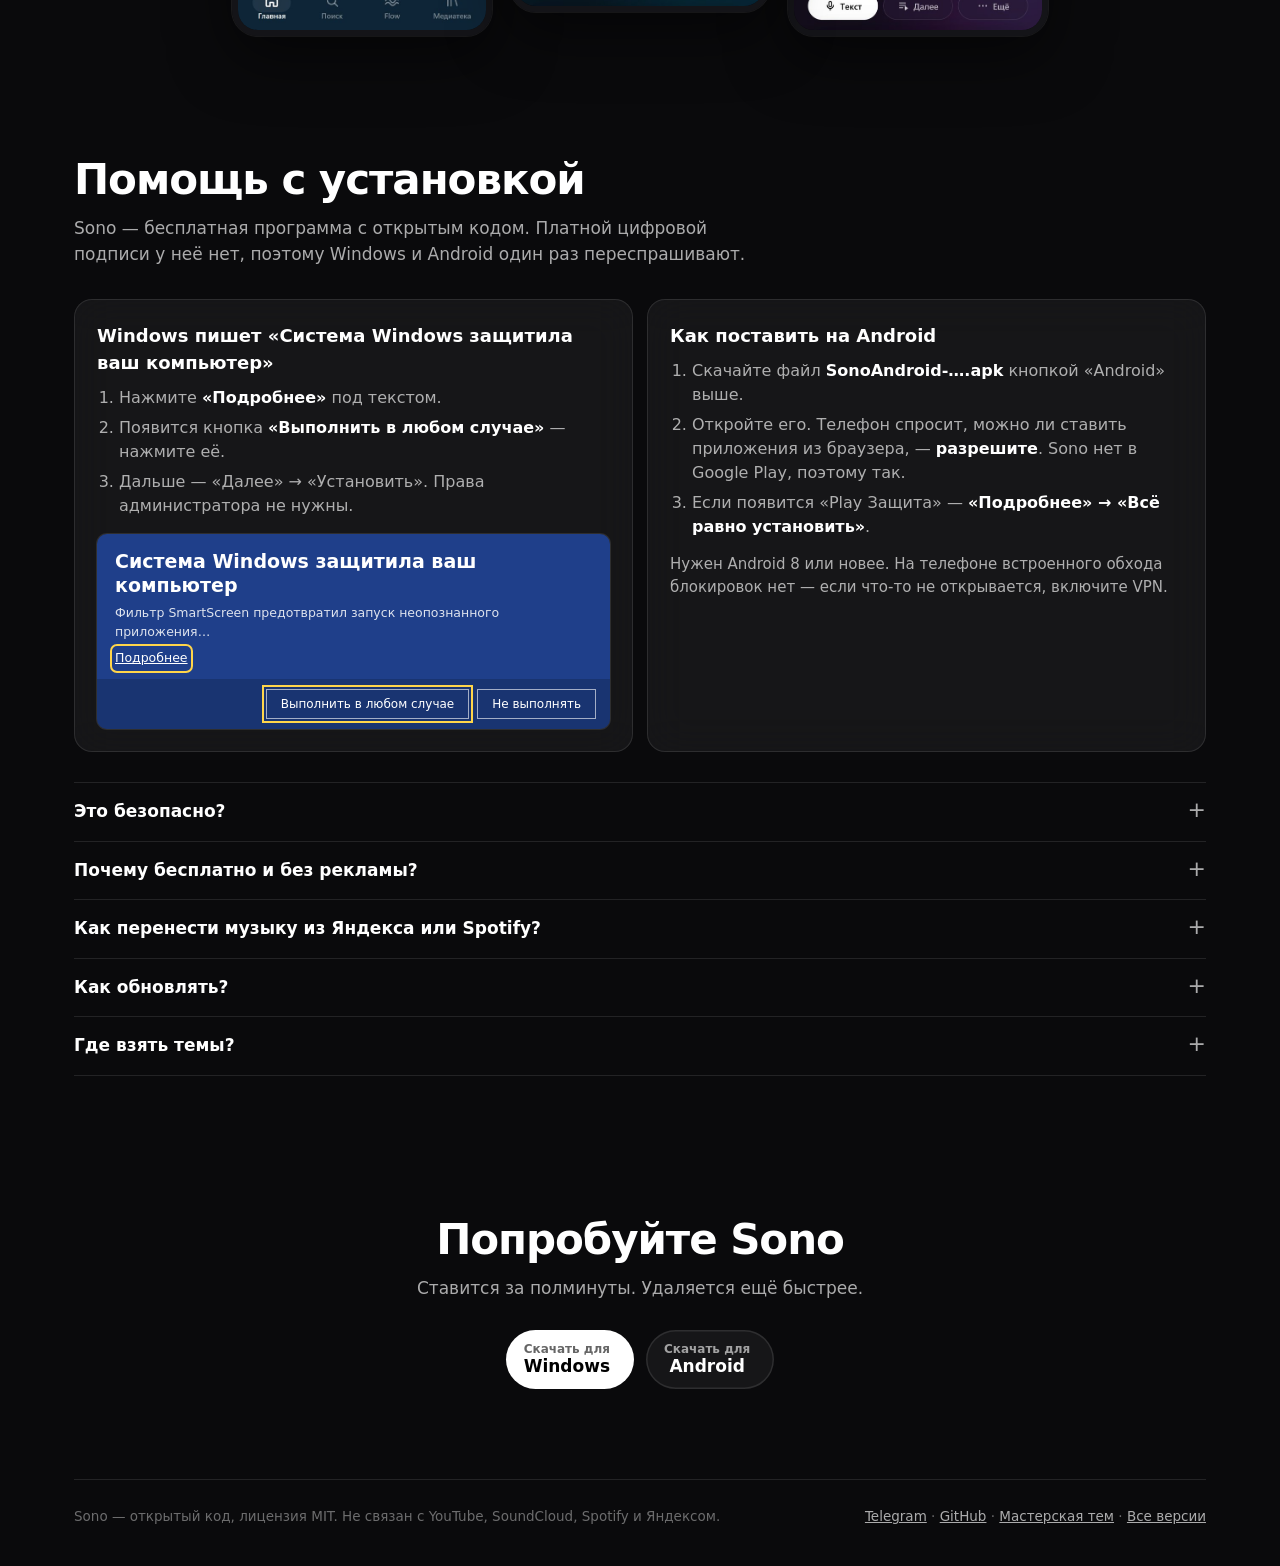
==== commit 627cf536: "Ссылка на Telegram-канал на сайте и в README Co-Authored-By: Claude Opus 5.5 <noreply@anthropic.com>" ====
--- a/docs/index.html
+++ b/docs/index.html
@@ -280,7 +280,7 @@
 
   <footer>
     <span>Sono — открытый код, лицензия MIT. Не связан с YouTube, SoundCloud, Spotify и Яндексом.</span>
-    <span><a href="https://github.com/graveyarr/sono">GitHub</a> · <a href="https://github.com/graveyarr/sono-themes">Мастерская тем</a> · <a href="https://github.com/graveyarr/sono/releases">Все версии</a></span>
+    <span><a href="https://t.me/sonomus">Telegram</a> · <a href="https://github.com/graveyarr/sono">GitHub</a> · <a href="https://github.com/graveyarr/sono-themes">Мастерская тем</a> · <a href="https://github.com/graveyarr/sono/releases">Все версии</a></span>
   </footer>
 </div>
 
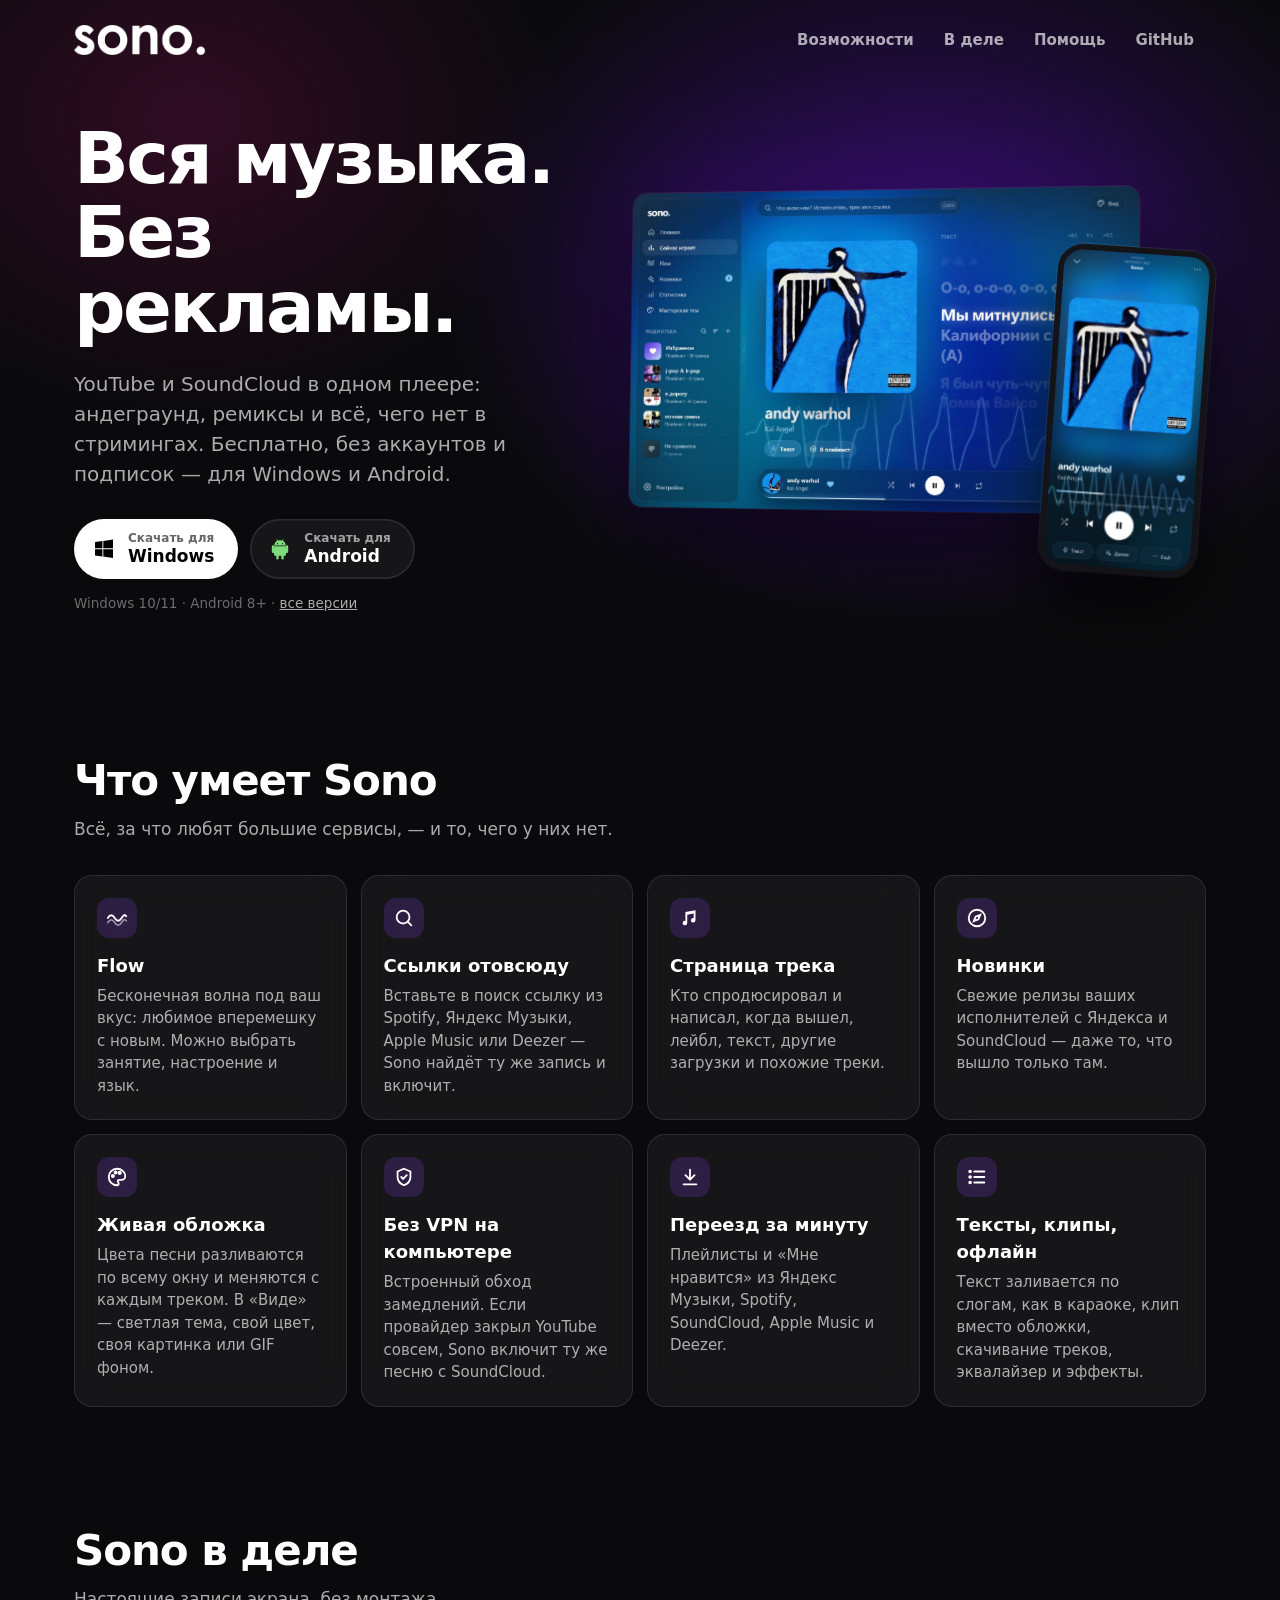
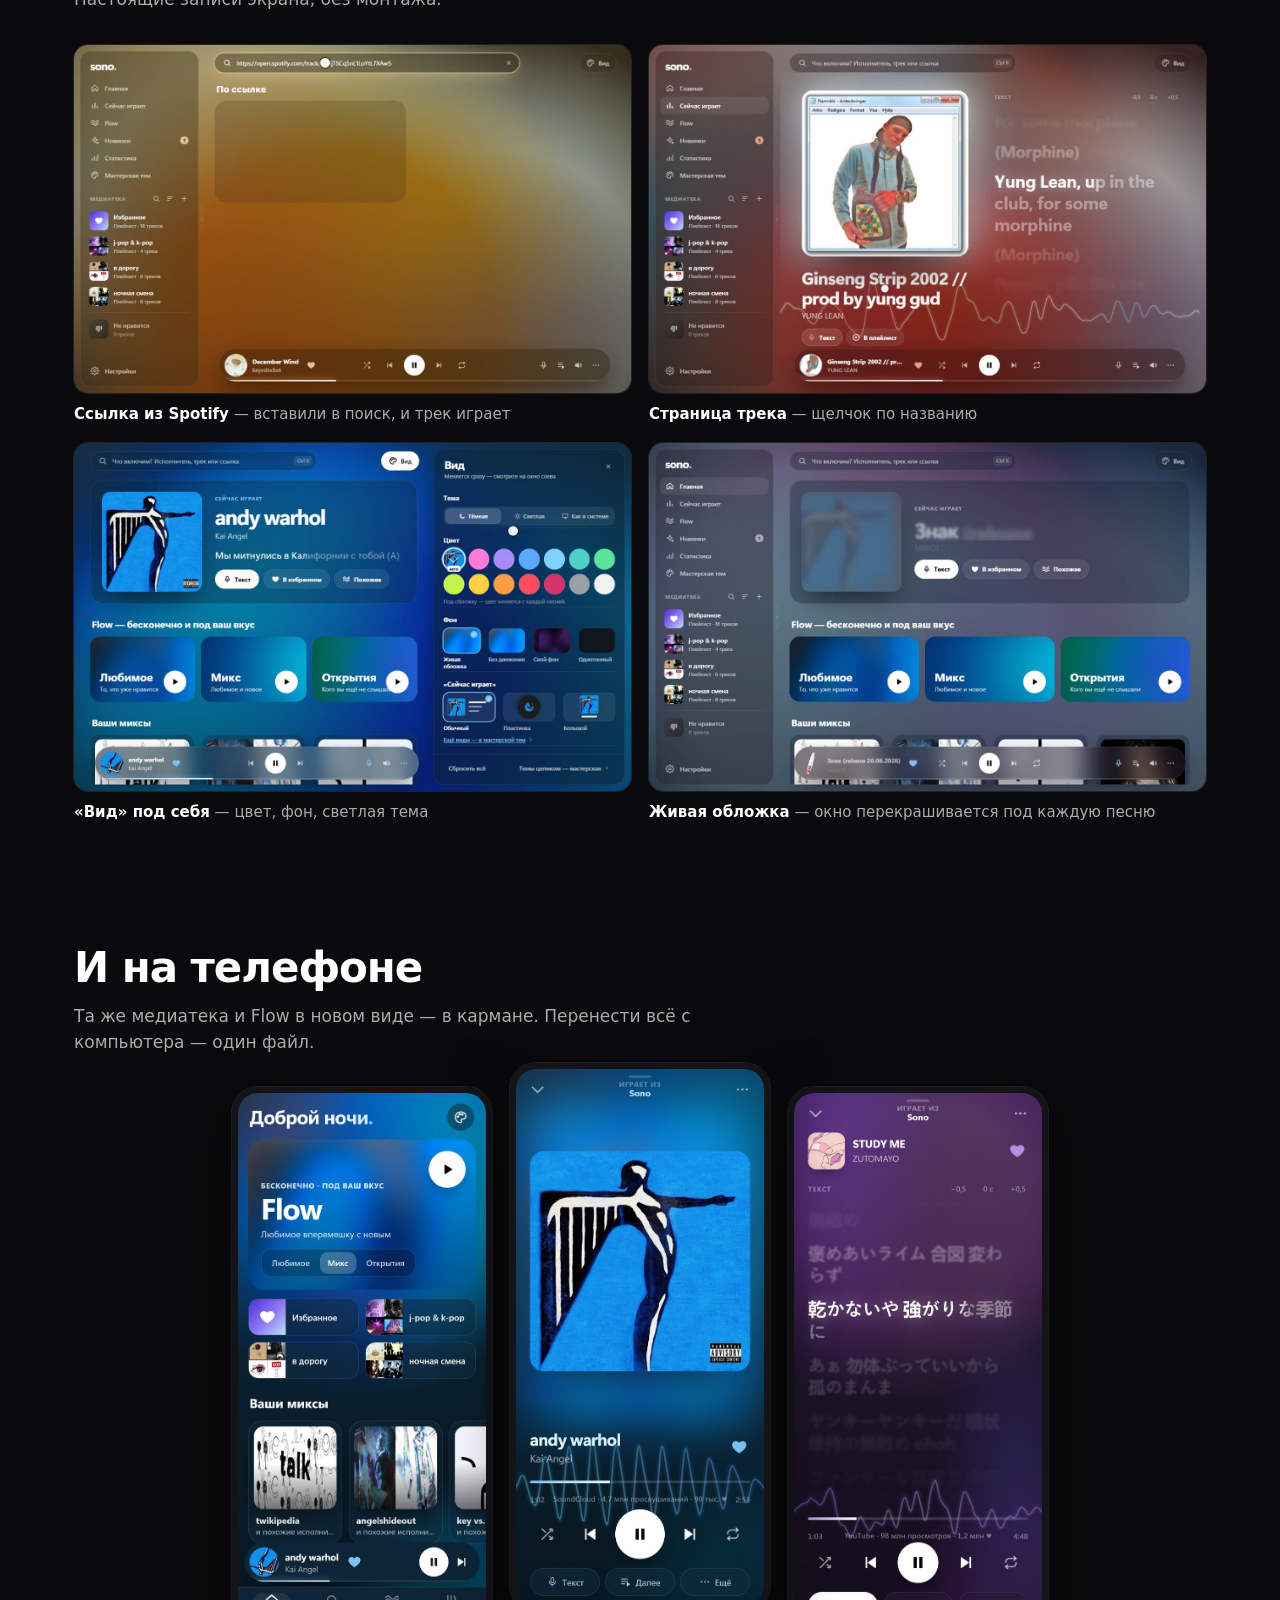
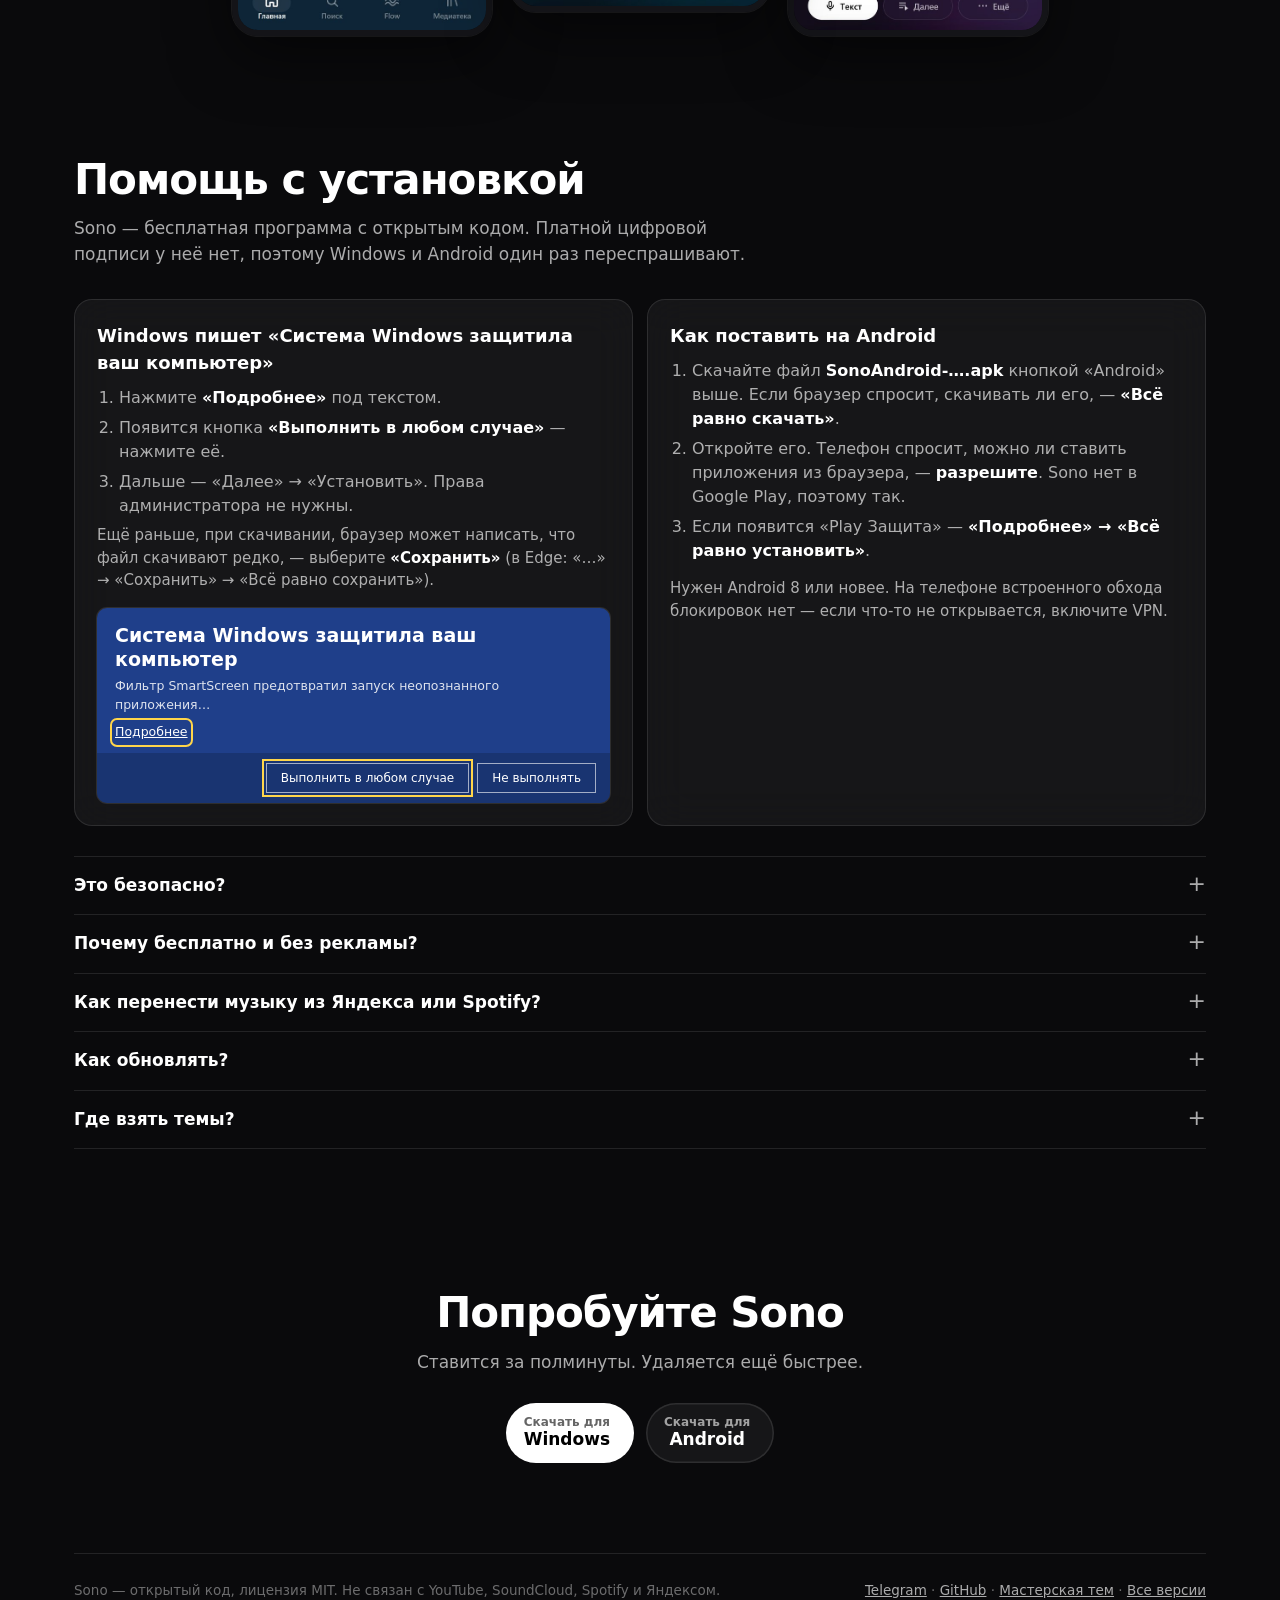
==== commit 1d90678f: "Сайт: кнопки скачивают файл и без API GitHub; про предупреждение браузера Co-Authored-By: Claude Opu" ====
--- a/docs/index.html
+++ b/docs/index.html
@@ -177,11 +177,11 @@
       <h1>Вся музыка.<br>Без рекламы.</h1>
       <p class="lead">YouTube и SoundCloud в одном плеере: андеграунд, ремиксы и всё, чего нет в стримингах. Бесплатно, без аккаунтов и подписок — для Windows и Android.</p>
       <div class="buttons" data-downloads>
-        <a class="btn primary" data-os="windows" href="https://github.com/graveyarr/sono/releases/latest">
+        <a class="btn primary" data-os="windows" href="https://github.com/graveyarr/sono/releases/latest/download/SonoSetup-1.0.0.exe">
           <svg viewBox="0 0 24 24" fill="currentColor" aria-hidden="true"><path d="M3 5.1l7.4-1v7.2H3zM11.3 4l9.7-1.4v8.7h-9.7zM3 12.2h7.4v7.2l-7.4-1zM11.3 12.2H21v8.7l-9.7-1.4z"/></svg>
           <span><small>Скачать для</small>Windows</span>
         </a>
-        <a class="btn ghost" data-os="android" href="https://github.com/graveyarr/sono/releases/latest">
+        <a class="btn ghost" data-os="android" href="https://github.com/graveyarr/sono/releases/latest/download/SonoAndroid-1.0.0.apk">
           <svg viewBox="0 0 24 24" fill="#7ddc7a" aria-hidden="true"><path d="M6 9.2h12v8.3a1.3 1.3 0 0 1-1.3 1.3h-1v2.5a1.2 1.2 0 0 1-2.4 0v-2.5h-2.6v2.5a1.2 1.2 0 0 1-2.4 0v-2.5h-1A1.3 1.3 0 0 1 6 17.5zM3.8 9.4a1.2 1.2 0 0 1 2.4 0v5.4a1.2 1.2 0 0 1-2.4 0zm14 0a1.2 1.2 0 0 1 2.4 0v5.4a1.2 1.2 0 0 1-2.4 0zM6.1 8.4a6 6 0 0 1 3-4.6L8.2 2.3l.5-.3 1 1.6a6.2 6.2 0 0 1 4.6 0l1-1.6.5.3-.9 1.5a6 6 0 0 1 3 4.6zm3.4-2.3a.6.6 0 1 0 0 1.2.6.6 0 0 0 0-1.2zm5 0a.6.6 0 1 0 0 1.2.6.6 0 0 0 0-1.2z"/></svg>
           <span><small>Скачать для</small>Android</span>
         </a>
@@ -241,6 +241,7 @@
           <li>Появится кнопка <b>«Выполнить в любом случае»</b> — нажмите её.</li>
           <li>Дальше — «Далее» → «Установить». Права администратора не нужны.</li>
         </ol>
+        <p style="color: var(--muted); margin: 0 0 14px; font-size: 15px;">Ещё раньше, при скачивании, браузер может написать, что файл скачивают редко, — выберите <b>«Сохранить»</b> (в Edge: «…» → «Сохранить» → «Всё равно сохранить»).</p>
         <div class="smartscreen" aria-hidden="true">
           <div class="top">
             <div class="t">Система Windows защитила ваш компьютер</div>
@@ -253,7 +254,7 @@
       <div class="card">
         <h3>Как поставить на Android</h3>
         <ol>
-          <li>Скачайте файл <b>SonoAndroid-….apk</b> кнопкой «Android» выше.</li>
+          <li>Скачайте файл <b>SonoAndroid-….apk</b> кнопкой «Android» выше. Если браузер спросит, скачивать ли его, — <b>«Всё равно скачать»</b>.</li>
           <li>Откройте его. Телефон спросит, можно ли ставить приложения из браузера, — <b>разрешите</b>. Sono нет в Google Play, поэтому так.</li>
           <li>Если появится «Play Защита» — <b>«Подробнее» → «Всё равно установить»</b>.</li>
         </ol>
@@ -273,8 +274,8 @@
     <h2>Попробуйте Sono</h2>
     <p class="sub" style="margin: 0 auto 28px;">Ставится за полминуты. Удаляется ещё быстрее.</p>
     <div class="buttons" data-downloads>
-      <a class="btn primary" data-os="windows" href="https://github.com/graveyarr/sono/releases/latest"><span><small>Скачать для</small>Windows</span></a>
-      <a class="btn ghost" data-os="android" href="https://github.com/graveyarr/sono/releases/latest"><span><small>Скачать для</small>Android</span></a>
+      <a class="btn primary" data-os="windows" href="https://github.com/graveyarr/sono/releases/latest/download/SonoSetup-1.0.0.exe"><span><small>Скачать для</small>Windows</span></a>
+      <a class="btn ghost" data-os="android" href="https://github.com/graveyarr/sono/releases/latest/download/SonoAndroid-1.0.0.apk"><span><small>Скачать для</small>Android</span></a>
     </div>
   </section>
 
@@ -285,8 +286,9 @@
 </div>
 
 <script>
-  // Свежий выпуск: прямые ссылки на файлы, версия и размер. Не вышло (нет сети, лимит API) — кнопки
-  // так и ведут на страницу выпуска.
+  // Свежий выпуск: прямые ссылки на файлы, версия и размер. Не вышло (нет сети, лимит API — 60 запросов
+  // в час на IP, у мобильных операторов один IP на многих) — кнопки ведут на файлы, записанные в разметке
+  // (releases/latest/download/<имя>): при каждом выпуске менять в них номер версии.
   (async () => {
     try {
       const res = await fetch("https://api.github.com/repos/graveyarr/sono/releases/latest", { headers: { Accept: "application/vnd.github+json" } });
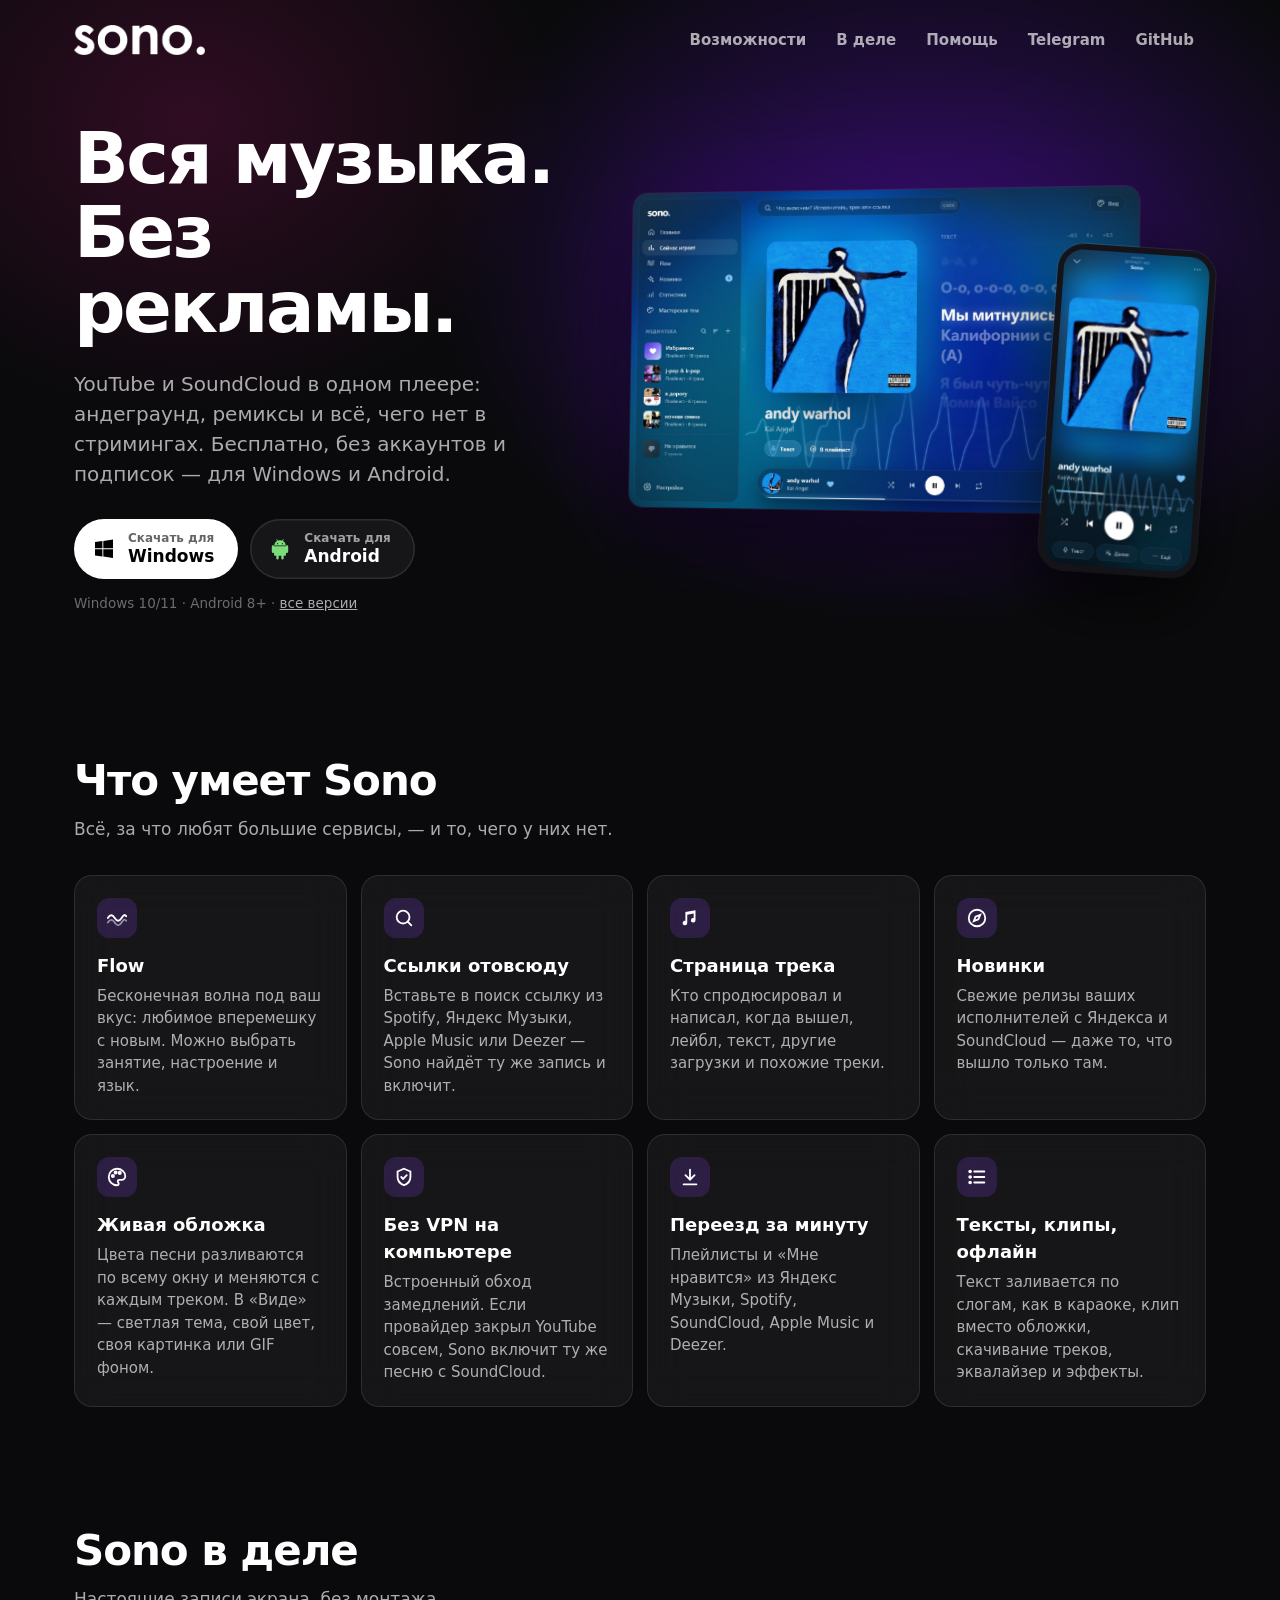
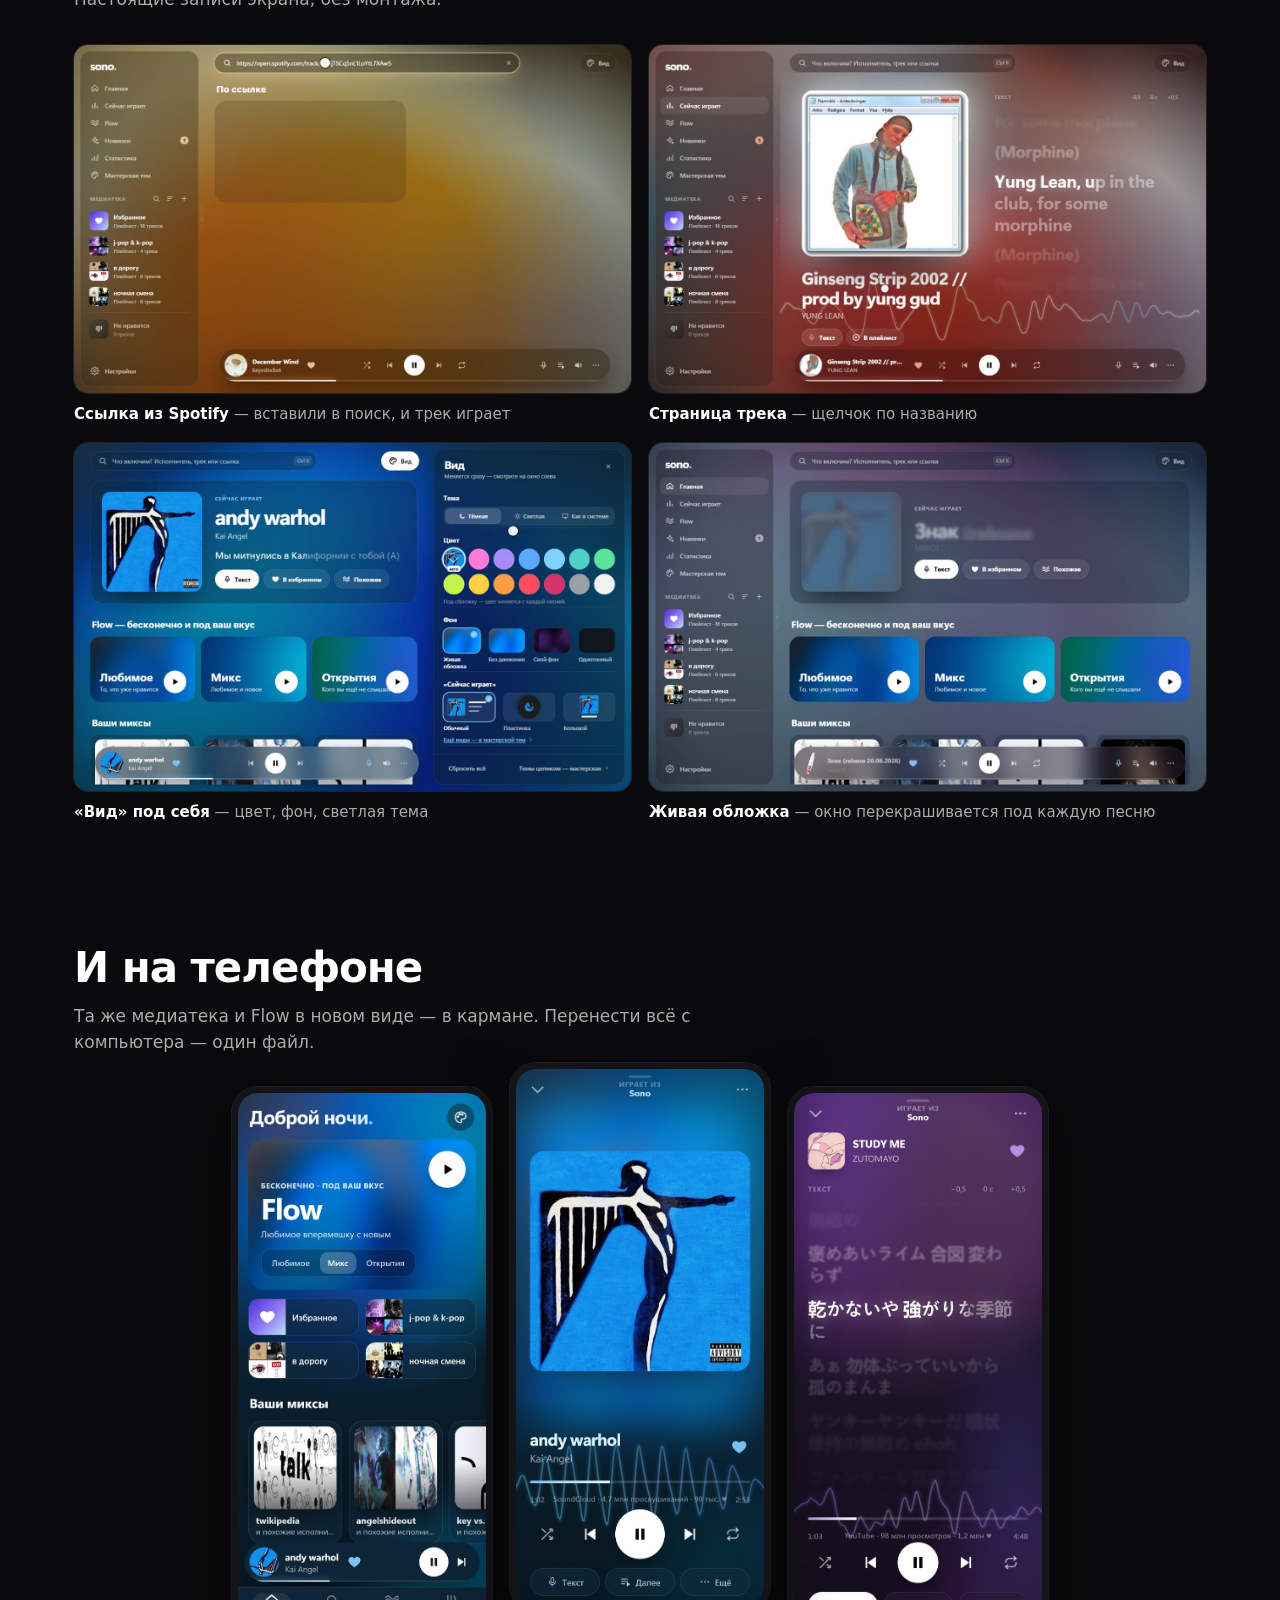
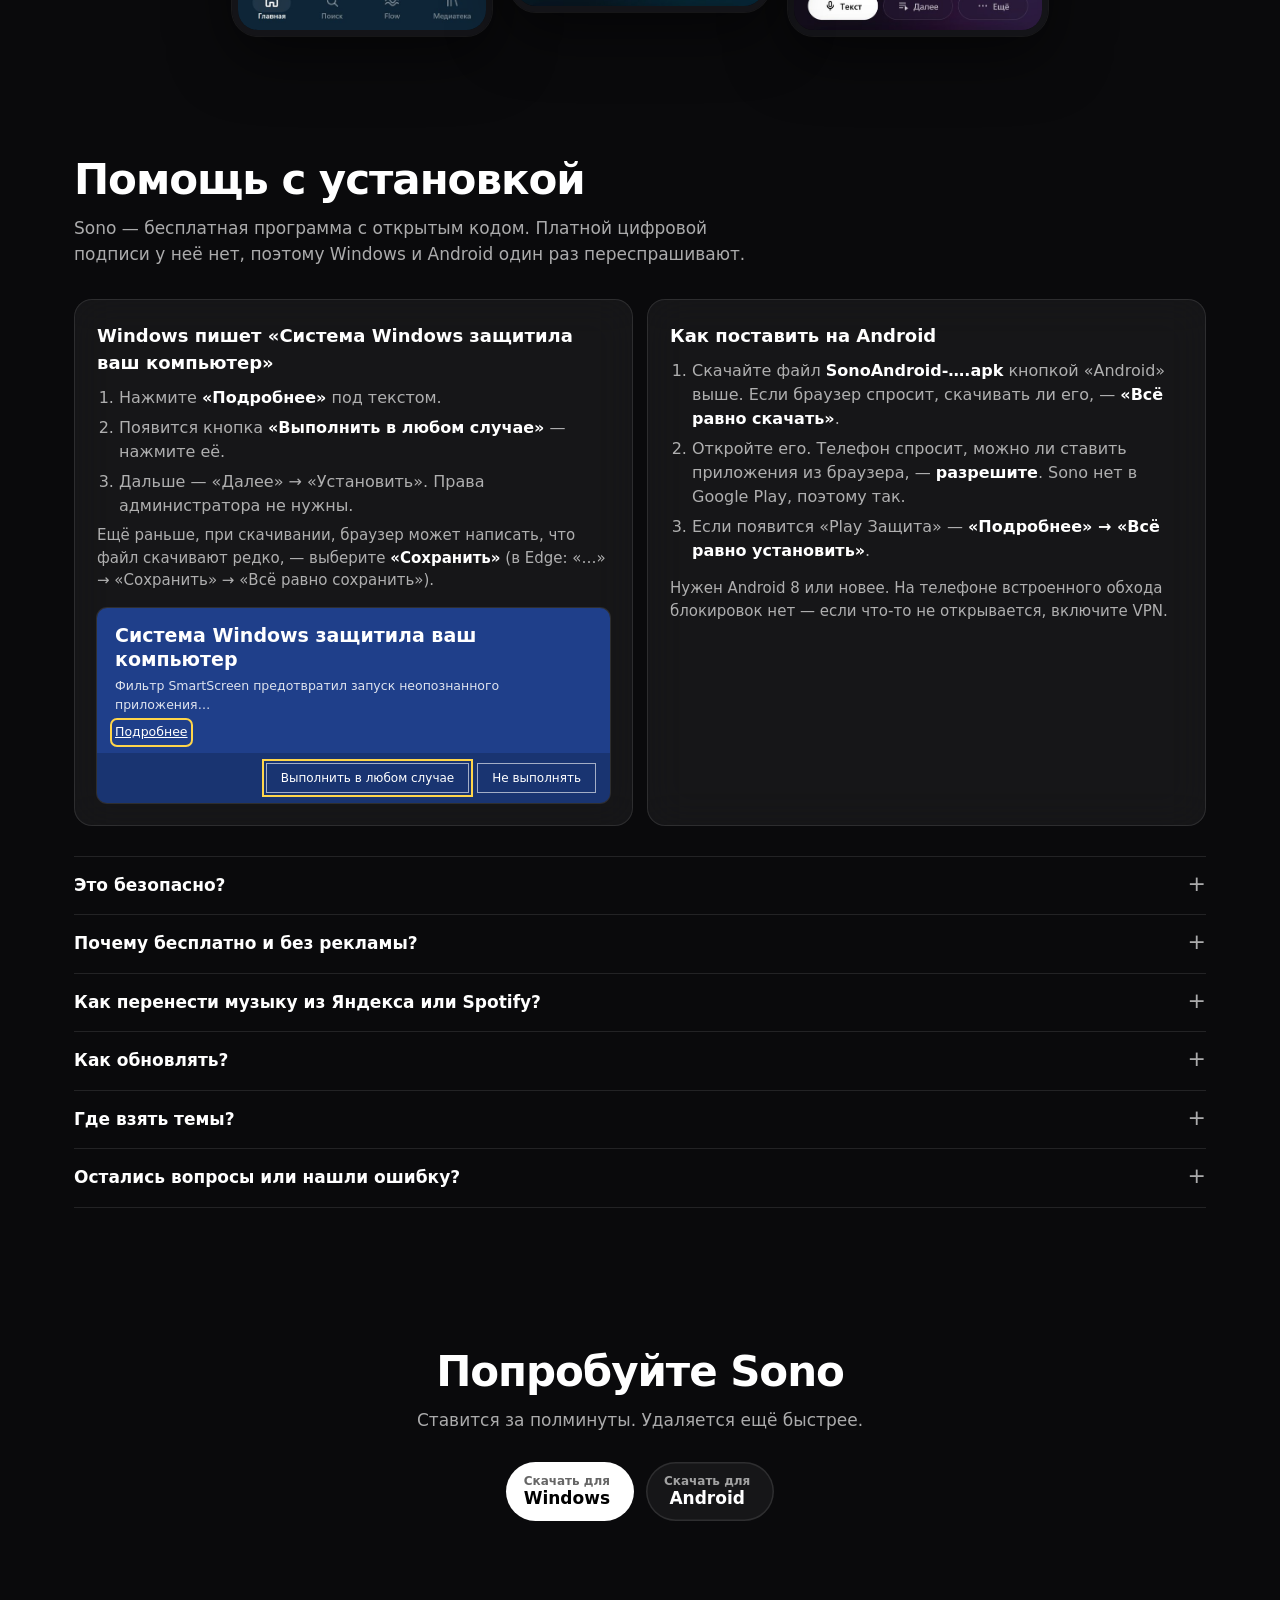
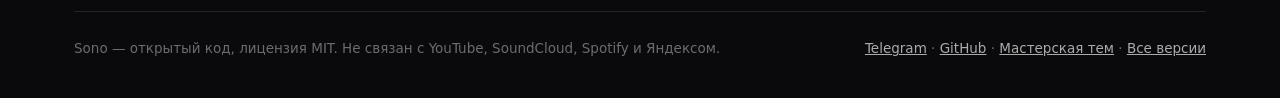
==== commit 4ac080db: "Сайт: Telegram-канал в шапке и в вопросах Co-Authored-By: Claude Opus 5.5 <noreply@anthropic.com>" ====
--- a/docs/index.html
+++ b/docs/index.html
@@ -168,6 +168,7 @@
       <a href="#features">Возможности</a>
       <a href="#demo">В деле</a>
       <a href="#help">Помощь</a>
+      <a class="gh" href="https://t.me/sonomus">Telegram</a>
       <a class="gh" href="https://github.com/graveyarr/sono">GitHub</a>
     </nav>
   </header>
@@ -265,8 +266,9 @@
       <details><summary>Это безопасно?</summary><p>Весь код Sono открыт на GitHub — любой может его посмотреть. Sono не просит аккаунтов и паролей, а ваша медиатека хранится только у вас на устройстве.</p></details>
       <details><summary>Почему бесплатно и без рекламы?</summary><p>Sono делается для себя и друзей. Музыку он берёт с YouTube и SoundCloud, сам ничего не продаёт и ничего о вас не собирает.</p></details>
       <details><summary>Как перенести музыку из Яндекса или Spotify?</summary><p>Вставьте ссылку на плейлист в поиск — Sono перенесёт его в медиатеку. С Яндекс Музыки и SoundCloud можно переехать целиком: Sono предложит это при первом запуске.</p></details>
-      <details><summary>Как обновлять?</summary><p>Sono на компьютере сам предлагает обновиться, когда выходит новая версия. Для телефона новые версии — на <a href="https://github.com/graveyarr/sono/releases">странице выпусков</a>.</p></details>
+      <details><summary>Как обновлять?</summary><p>Sono на компьютере сам предлагает обновиться, когда выходит новая версия. Для телефона новые версии — на <a href="https://github.com/graveyarr/sono/releases">странице выпусков</a>, а о каждой мы пишем в <a href="https://t.me/sonomus">Telegram-канале</a>.</p></details>
       <details><summary>Где взять темы?</summary><p>В Sono: «Мастерская тем» в меню слева. Цвет, светлую тему и свой фон можно выбрать сразу — кнопкой «Вид». Темы мастерской пока сделаны для прежнего вида Sono и включатся, когда их обновят. Свою тему можно сделать в редакторе и предложить в <a href="https://github.com/graveyarr/sono-themes">мастерскую</a>.</p></details>
+      <details><summary>Остались вопросы или нашли ошибку?</summary><p>Пишите в комментариях в нашем <a href="https://t.me/sonomus">Telegram-канале</a> — там же новости и новые версии.</p></details>
     </div>
   </section>
 
